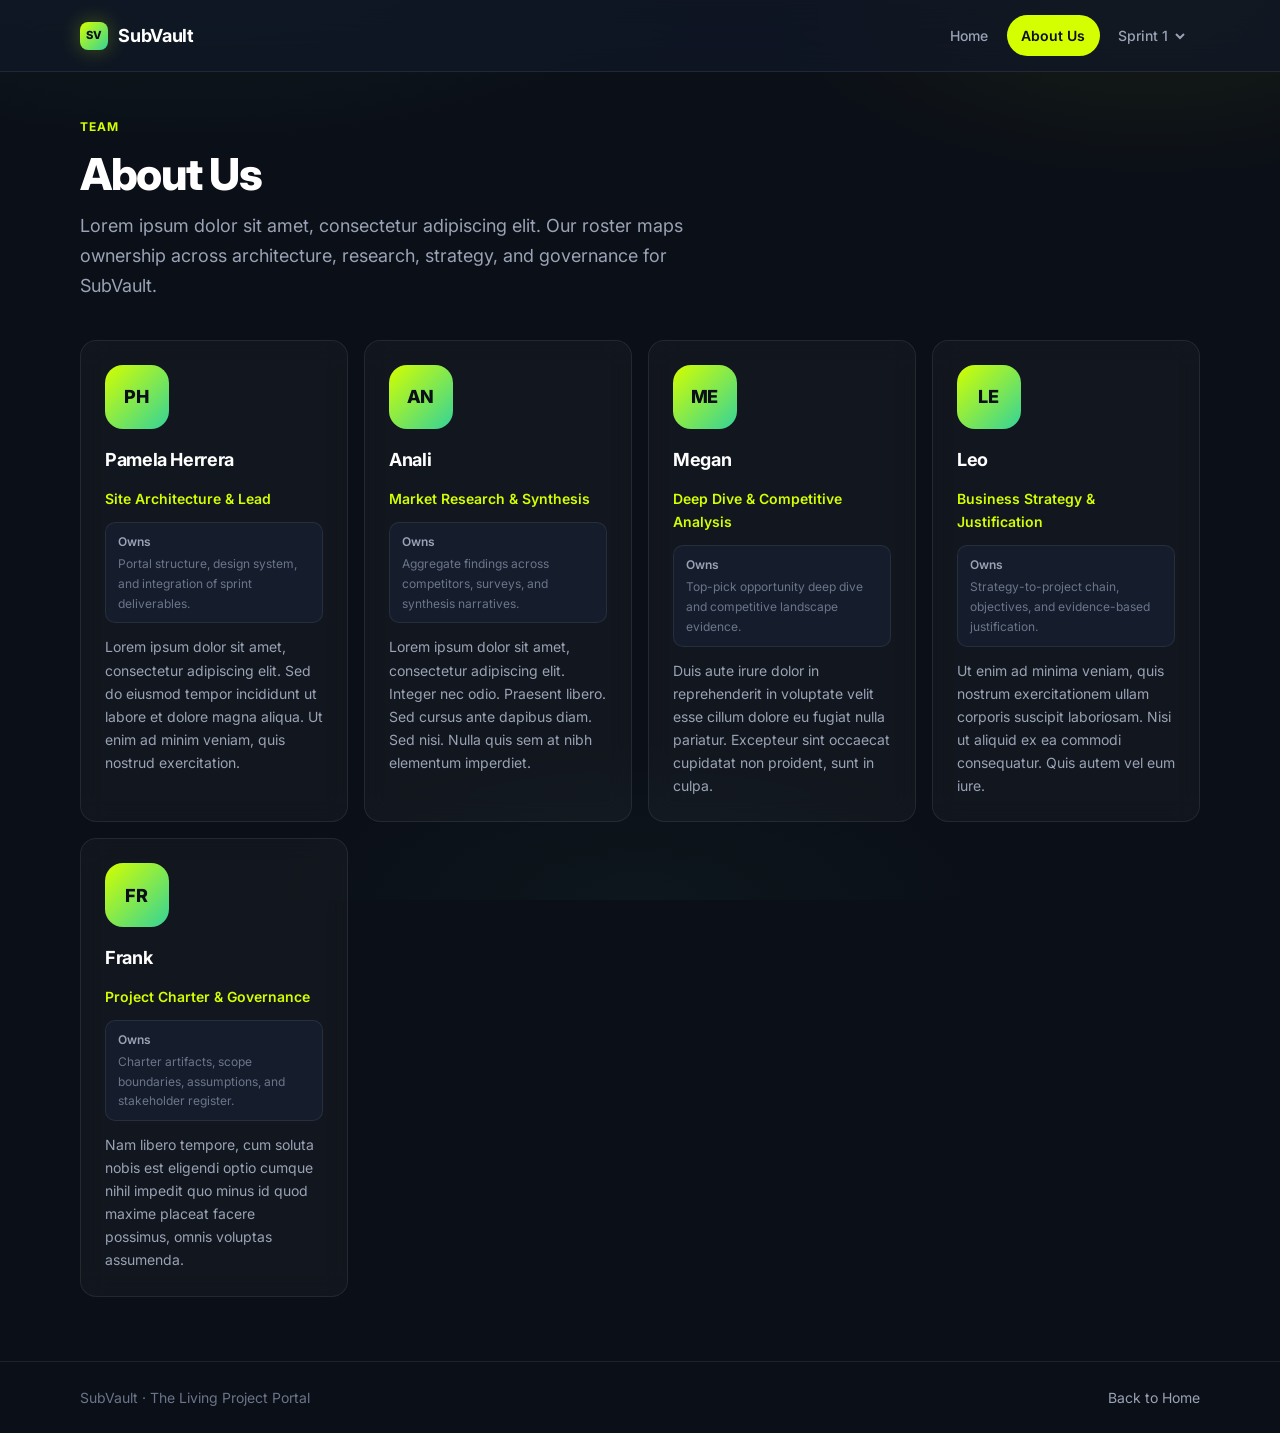
==== about.html @ c0faf994 "Add SubVault Living Project Portal foundation. Establish multi-page dark SaaS site structure with Sp" ====
<!DOCTYPE html>
<html lang="en">
<head>
  <meta charset="UTF-8" />
  <meta name="viewport" content="width=device-width, initial-scale=1.0" />
  <title>About Us — SubVault</title>
  <meta name="description" content="Meet the SubVault team — roles, ownership, and bios for the Living Project Portal." />
  <link rel="preconnect" href="https://fonts.googleapis.com" />
  <link rel="preconnect" href="https://fonts.gstatic.com" crossorigin />
  <link href="https://fonts.googleapis.com/css2?family=Inter:wght@400;500;600;700;800&display=swap" rel="stylesheet" />
  <link rel="stylesheet" href="assets/css/style.css" />
</head>
<body>
  <header class="site-header">
    <div class="container site-header__inner">
      <a class="brand" href="index.html">
        <span class="brand__mark" aria-hidden="true">SV</span>
        SubVault
      </a>
      <button type="button" class="nav-toggle" id="nav-toggle" aria-expanded="false" aria-controls="site-nav" aria-label="Open menu">
        <span class="nav-toggle__icon" aria-hidden="true"><span></span><span></span><span></span></span>
      </button>
      <nav class="site-nav" id="site-nav" aria-label="Primary">
        <a href="index.html">Home</a>
        <a href="about.html" aria-current="page">About Us</a>
        <div class="nav-dropdown" data-nav="sprint1">
          <button type="button" class="nav-dropdown__trigger" aria-expanded="false" aria-haspopup="true">
            Sprint 1
            <svg viewBox="0 0 12 12" fill="none" stroke="currentColor" stroke-width="2" aria-hidden="true"><path d="M2 4l4 4 4-4"/></svg>
          </button>
          <div class="nav-dropdown__menu" role="menu">
            <a href="sprint1/index.html" role="menuitem">Sprint 1 Hub</a>
            <a href="sprint1/market-research.html" role="menuitem">Market Research</a>
            <a href="sprint1/business-strategy.html" role="menuitem">Business Strategy</a>
            <a href="sprint1/project-charter.html" role="menuitem">Project Charter</a>
          </div>
        </div>
      </nav>
    </div>
  </header>

  <main class="container">
    <header class="page-header">
      <p class="page-kicker">Team</p>
      <h1 class="page-title">About Us</h1>
      <p class="page-intro">
        Lorem ipsum dolor sit amet, consectetur adipiscing elit. Our roster maps ownership across architecture,
        research, strategy, and governance for SubVault.
      </p>
    </header>

    <div class="team-grid">
      <article class="glass team-card">
        <div class="team-card__avatar" aria-hidden="true">PH</div>
        <h2 class="team-card__name">Pamela Herrera</h2>
        <p class="team-card__role">Site Architecture &amp; Lead</p>
        <p class="team-card__owns">
          <strong>Owns</strong>
          Portal structure, design system, and integration of sprint deliverables.
        </p>
        <p class="team-card__bio">
          Lorem ipsum dolor sit amet, consectetur adipiscing elit. Sed do eiusmod tempor incididunt ut labore et
          dolore magna aliqua. Ut enim ad minim veniam, quis nostrud exercitation.
        </p>
      </article>

      <article class="glass team-card">
        <div class="team-card__avatar" aria-hidden="true">AN</div>
        <h2 class="team-card__name">Anali</h2>
        <p class="team-card__role">Market Research &amp; Synthesis</p>
        <p class="team-card__owns">
          <strong>Owns</strong>
          Aggregate findings across competitors, surveys, and synthesis narratives.
        </p>
        <p class="team-card__bio">
          Lorem ipsum dolor sit amet, consectetur adipiscing elit. Integer nec odio. Praesent libero. Sed cursus
          ante dapibus diam. Sed nisi. Nulla quis sem at nibh elementum imperdiet.
        </p>
      </article>

      <article class="glass team-card">
        <div class="team-card__avatar" aria-hidden="true">ME</div>
        <h2 class="team-card__name">Megan</h2>
        <p class="team-card__role">Deep Dive &amp; Competitive Analysis</p>
        <p class="team-card__owns">
          <strong>Owns</strong>
          Top-pick opportunity deep dive and competitive landscape evidence.
        </p>
        <p class="team-card__bio">
          Duis aute irure dolor in reprehenderit in voluptate velit esse cillum dolore eu fugiat nulla pariatur.
          Excepteur sint occaecat cupidatat non proident, sunt in culpa.
        </p>
      </article>

      <article class="glass team-card">
        <div class="team-card__avatar" aria-hidden="true">LE</div>
        <h2 class="team-card__name">Leo</h2>
        <p class="team-card__role">Business Strategy &amp; Justification</p>
        <p class="team-card__owns">
          <strong>Owns</strong>
          Strategy-to-project chain, objectives, and evidence-based justification.
        </p>
        <p class="team-card__bio">
          Ut enim ad minima veniam, quis nostrum exercitationem ullam corporis suscipit laboriosam. Nisi ut
          aliquid ex ea commodi consequatur. Quis autem vel eum iure.
        </p>
      </article>

      <article class="glass team-card">
        <div class="team-card__avatar" aria-hidden="true">FR</div>
        <h2 class="team-card__name">Frank</h2>
        <p class="team-card__role">Project Charter &amp; Governance</p>
        <p class="team-card__owns">
          <strong>Owns</strong>
          Charter artifacts, scope boundaries, assumptions, and stakeholder register.
        </p>
        <p class="team-card__bio">
          Nam libero tempore, cum soluta nobis est eligendi optio cumque nihil impedit quo minus id quod maxime
          placeat facere possimus, omnis voluptas assumenda.
        </p>
      </article>
    </div>
  </main>

  <footer class="site-footer">
    <div class="container site-footer__inner">
      <span>SubVault · The Living Project Portal</span>
      <a href="index.html">Back to Home</a>
    </div>
  </footer>

  <script src="assets/js/main.js"></script>
</body>
</html>
---- assets/css/style.css ----
/* ============================================================
   The Living Project Portal — SubVault
   CS 4390/5388 · Software Project Management
   ============================================================ */

:root {
  /* Palette */
  --bg: #0b0f17;
  --bg-elevated: #111827;
  --bg-soft: #151c2c;
  --surface: rgba(255, 255, 255, 0.03);
  --surface-hover: rgba(255, 255, 255, 0.055);
  --glass: rgba(17, 24, 39, 0.72);
  --border: rgba(255, 255, 255, 0.08);
  --border-strong: rgba(255, 255, 255, 0.14);
  --text: #ffffff;
  --text-muted: #9aa3b5;
  --text-soft: #6b7589;
  --accent: #d4ff00;
  --accent-dim: rgba(212, 255, 0, 0.12);
  --accent-glow: rgba(212, 255, 0, 0.28);
  --emerald: #34d399;
  --emerald-dim: rgba(52, 211, 153, 0.12);
  --danger: #f87171;
  --warning: #fbbf24;

  /* Typography */
  --font: Inter, system-ui, -apple-system, BlinkMacSystemFont, "Segoe UI", sans-serif;
  --fs-xs: 0.75rem;
  --fs-sm: 0.875rem;
  --fs-base: 1rem;
  --fs-lg: 1.125rem;
  --fs-xl: 1.375rem;
  --fs-2xl: 1.75rem;
  --fs-3xl: clamp(2rem, 4vw, 2.75rem);
  --fs-hero: clamp(2.5rem, 6vw, 4rem);
  --lh-tight: 1.15;
  --lh-snug: 1.35;
  --lh-body: 1.65;

  /* Layout */
  --max: 1120px;
  --nav-h: 72px;
  --radius: 16px;
  --radius-sm: 10px;
  --radius-lg: 24px;
  --shadow: 0 8px 32px rgba(0, 0, 0, 0.35);
  --transition: 180ms ease;
  --ease-out: cubic-bezier(0.22, 1, 0.36, 1);
}

/* ---- Reset ---- */
*,
*::before,
*::after {
  box-sizing: border-box;
  margin: 0;
  padding: 0;
}

html {
  -webkit-text-size-adjust: 100%;
  scroll-behavior: smooth;
}

body {
  font-family: var(--font);
  font-size: var(--fs-base);
  line-height: var(--lh-body);
  color: var(--text);
  background:
    radial-gradient(ellipse 80% 50% at 15% -10%, rgba(52, 211, 153, 0.08), transparent 55%),
    radial-gradient(ellipse 60% 40% at 90% 0%, rgba(212, 255, 0, 0.06), transparent 50%),
    radial-gradient(ellipse 50% 30% at 50% 100%, rgba(52, 211, 153, 0.04), transparent 60%),
    var(--bg);
  background-attachment: fixed;
  min-height: 100dvh;
  display: flex;
  flex-direction: column;
}

img {
  max-width: 100%;
  display: block;
}

a {
  color: inherit;
  text-decoration: none;
}

ul,
ol {
  list-style: none;
}

button {
  font: inherit;
  color: inherit;
  background: none;
  border: none;
  cursor: pointer;
}

/* ---- Utilities ---- */
.container {
  width: min(100% - 2rem, var(--max));
  margin-inline: auto;
}

.sr-only {
  position: absolute;
  width: 1px;
  height: 1px;
  padding: 0;
  margin: -1px;
  overflow: hidden;
  clip: rect(0, 0, 0, 0);
  white-space: nowrap;
  border: 0;
}

/* ---- Header / Nav ---- */
.site-header {
  position: sticky;
  top: 0;
  z-index: 100;
  height: var(--nav-h);
  backdrop-filter: blur(18px) saturate(1.2);
  -webkit-backdrop-filter: blur(18px) saturate(1.2);
  background: var(--glass);
  border-bottom: 1px solid var(--border);
}

.site-header__inner {
  height: 100%;
  display: flex;
  align-items: center;
  justify-content: space-between;
  gap: 1rem;
}

.brand {
  display: inline-flex;
  align-items: center;
  gap: 0.65rem;
  font-weight: 700;
  font-size: var(--fs-lg);
  letter-spacing: -0.02em;
  transition: opacity var(--transition);
}

.brand:hover {
  opacity: 0.85;
}

.brand__mark {
  width: 28px;
  height: 28px;
  border-radius: 8px;
  background: linear-gradient(135deg, var(--accent), var(--emerald));
  box-shadow: 0 0 20px var(--accent-glow);
  display: grid;
  place-items: center;
  font-size: 0.7rem;
  font-weight: 800;
  color: #0b0f17;
}

.nav-toggle {
  display: none;
  width: 42px;
  height: 42px;
  border-radius: var(--radius-sm);
  border: 1px solid var(--border);
  background: var(--surface);
  align-items: center;
  justify-content: center;
  transition: background var(--transition), border-color var(--transition);
}

.nav-toggle:hover {
  background: var(--surface-hover);
  border-color: var(--border-strong);
}

.nav-toggle__icon {
  display: flex;
  flex-direction: column;
  gap: 5px;
  width: 18px;
}

.nav-toggle__icon span {
  display: block;
  height: 2px;
  width: 100%;
  background: var(--text);
  border-radius: 1px;
  transition: transform var(--transition), opacity var(--transition);
}

.nav-toggle[aria-expanded="true"] .nav-toggle__icon span:nth-child(1) {
  transform: translateY(7px) rotate(45deg);
}

.nav-toggle[aria-expanded="true"] .nav-toggle__icon span:nth-child(2) {
  opacity: 0;
}

.nav-toggle[aria-expanded="true"] .nav-toggle__icon span:nth-child(3) {
  transform: translateY(-7px) rotate(-45deg);
}

.site-nav {
  display: flex;
  align-items: center;
  gap: 0.25rem;
}

.site-nav > a,
.nav-dropdown__trigger {
  display: inline-flex;
  align-items: center;
  gap: 0.35rem;
  padding: 0.55rem 0.9rem;
  border-radius: 999px;
  font-size: var(--fs-sm);
  font-weight: 500;
  color: var(--text-muted);
  transition: color var(--transition), background var(--transition);
}

.site-nav > a:hover,
.nav-dropdown__trigger:hover {
  color: var(--text);
  background: var(--surface);
}

.site-nav > a.is-active,
.site-nav > a[aria-current="page"],
.nav-dropdown.is-active > .nav-dropdown__trigger {
  color: var(--bg);
  background: var(--accent);
  font-weight: 600;
}

.nav-dropdown {
  position: relative;
}

.nav-dropdown__trigger {
  width: 100%;
}

.nav-dropdown__trigger svg {
  width: 12px;
  height: 12px;
  transition: transform var(--transition);
}

.nav-dropdown.is-open > .nav-dropdown__trigger svg,
.nav-dropdown:hover > .nav-dropdown__trigger svg {
  transform: rotate(180deg);
}

.nav-dropdown__menu {
  position: absolute;
  top: calc(100% + 0.5rem);
  left: 0;
  min-width: 220px;
  padding: 0.5rem;
  border-radius: var(--radius);
  border: 1px solid var(--border-strong);
  background: var(--bg-elevated);
  box-shadow: var(--shadow);
  opacity: 0;
  visibility: hidden;
  transform: translateY(-6px);
  transition: opacity var(--transition), transform var(--transition), visibility var(--transition);
  z-index: 50;
}

.nav-dropdown.is-open > .nav-dropdown__menu,
.nav-dropdown:hover > .nav-dropdown__menu:not(.nav-dropdown--touch) {
  opacity: 1;
  visibility: visible;
  transform: translateY(0);
}

.nav-dropdown__menu a {
  display: block;
  padding: 0.65rem 0.85rem;
  border-radius: var(--radius-sm);
  font-size: var(--fs-sm);
  color: var(--text-muted);
  transition: background var(--transition), color var(--transition);
}

.nav-dropdown__menu a:hover,
.nav-dropdown__menu a.is-active,
.nav-dropdown__menu a[aria-current="page"] {
  background: var(--accent-dim);
  color: var(--accent);
}

/* ---- Main ---- */
main {
  flex: 1;
  padding-block: 2.5rem 4rem;
}

/* ---- Hero ---- */
.hero {
  padding-block: 3rem 2.5rem;
}

.hero__eyebrow {
  display: inline-flex;
  align-items: center;
  gap: 0.5rem;
  margin-bottom: 1.25rem;
  padding: 0.35rem 0.75rem;
  border-radius: 999px;
  border: 1px solid var(--border);
  background: var(--surface);
  font-size: var(--fs-xs);
  font-weight: 600;
  letter-spacing: 0.06em;
  text-transform: uppercase;
  color: var(--accent);
}

.hero__eyebrow::before {
  content: "";
  width: 6px;
  height: 6px;
  border-radius: 50%;
  background: var(--accent);
  box-shadow: 0 0 10px var(--accent-glow);
  animation: pulse 2s ease infinite;
}

@keyframes pulse {
  0%,
  100% {
    opacity: 1;
  }
  50% {
    opacity: 0.4;
  }
}

.hero__title {
  font-size: var(--fs-hero);
  font-weight: 800;
  letter-spacing: -0.04em;
  line-height: var(--lh-tight);
  margin-bottom: 1rem;
  max-width: 14ch;
}

.hero__title span {
  background: linear-gradient(135deg, var(--accent), var(--emerald));
  -webkit-background-clip: text;
  background-clip: text;
  color: transparent;
}

.hero__lede {
  font-size: var(--fs-lg);
  color: var(--text-muted);
  max-width: 42ch;
  margin-bottom: 2rem;
  line-height: var(--lh-snug);
}

.hero__actions {
  display: flex;
  flex-wrap: wrap;
  gap: 0.75rem;
}

/* ---- Buttons ---- */
.btn {
  display: inline-flex;
  align-items: center;
  justify-content: center;
  gap: 0.5rem;
  padding: 0.75rem 1.25rem;
  border-radius: 999px;
  font-size: var(--fs-sm);
  font-weight: 600;
  border: 1px solid transparent;
  transition: transform var(--transition), background var(--transition), border-color var(--transition),
    box-shadow var(--transition), color var(--transition);
}

.btn:hover {
  transform: translateY(-1px);
}

.btn:active {
  transform: translateY(0);
}

.btn--primary {
  background: var(--accent);
  color: var(--bg);
  box-shadow: 0 0 24px var(--accent-glow);
}

.btn--primary:hover {
  box-shadow: 0 0 32px var(--accent-glow);
}

.btn--ghost {
  background: var(--surface);
  border-color: var(--border);
  color: var(--text);
}

.btn--ghost:hover {
  background: var(--surface-hover);
  border-color: var(--border-strong);
}

.btn--sm {
  padding: 0.5rem 0.9rem;
  font-size: var(--fs-xs);
}

/* ---- Page chrome ---- */
.page-header {
  margin-bottom: 2.5rem;
}

.page-kicker {
  display: inline-block;
  margin-bottom: 0.75rem;
  font-size: var(--fs-xs);
  font-weight: 700;
  letter-spacing: 0.08em;
  text-transform: uppercase;
  color: var(--accent);
}

.page-title {
  font-size: var(--fs-3xl);
  font-weight: 800;
  letter-spacing: -0.03em;
  line-height: var(--lh-tight);
  margin-bottom: 0.75rem;
}

.page-intro {
  font-size: var(--fs-lg);
  color: var(--text-muted);
  max-width: 56ch;
}

.section {
  margin-bottom: 3rem;
}

.section__header {
  display: flex;
  flex-wrap: wrap;
  align-items: flex-end;
  justify-content: space-between;
  gap: 1rem;
  margin-bottom: 1.25rem;
}

.section__title {
  font-size: var(--fs-xl);
  font-weight: 700;
  letter-spacing: -0.02em;
}

.section__desc {
  color: var(--text-muted);
  font-size: var(--fs-sm);
  max-width: 48ch;
}

/* ---- Glass / Cards ---- */
.glass,
.card {
  background: var(--surface);
  border: 1px solid var(--border);
  border-radius: var(--radius);
  backdrop-filter: blur(12px);
  -webkit-backdrop-filter: blur(12px);
  transition: border-color var(--transition), background var(--transition), transform var(--transition),
    box-shadow var(--transition);
}

.card:hover {
  border-color: var(--border-strong);
  background: var(--surface-hover);
}

.card--interactive:hover {
  transform: translateY(-2px);
  box-shadow: 0 12px 40px rgba(0, 0, 0, 0.25);
}

.card--accent {
  border-color: rgba(212, 255, 0, 0.25);
  background: linear-gradient(145deg, var(--accent-dim), var(--surface));
}

.card--link {
  display: block;
  height: 100%;
  padding: 1.5rem;
  color: inherit;
}

.card__label {
  font-size: var(--fs-xs);
  font-weight: 700;
  letter-spacing: 0.06em;
  text-transform: uppercase;
  color: var(--accent);
  margin-bottom: 0.5rem;
}

.card__title {
  font-size: var(--fs-lg);
  font-weight: 700;
  letter-spacing: -0.02em;
  margin-bottom: 0.5rem;
}

.card__body {
  font-size: var(--fs-sm);
  color: var(--text-muted);
}

.card__meta {
  margin-top: 1rem;
  font-size: var(--fs-xs);
  color: var(--text-soft);
}

/* ---- Bento grid ---- */
.bento {
  display: grid;
  gap: 1rem;
  grid-template-columns: repeat(12, 1fr);
}

.bento__item {
  padding: 1.5rem;
  grid-column: span 4;
}

.bento__item--wide {
  grid-column: span 8;
}

.bento__item--full {
  grid-column: span 12;
}

.bento__item--tall {
  min-height: 180px;
}

.metric__value {
  font-size: var(--fs-2xl);
  font-weight: 800;
  letter-spacing: -0.03em;
  margin-block: 0.35rem 0.5rem;
}

.metric__value--accent {
  color: var(--accent);
}

.metric__hint {
  font-size: var(--fs-sm);
  color: var(--text-muted);
}

.status-pill {
  display: inline-flex;
  align-items: center;
  gap: 0.4rem;
  padding: 0.3rem 0.7rem;
  border-radius: 999px;
  font-size: var(--fs-xs);
  font-weight: 600;
  background: var(--emerald-dim);
  color: var(--emerald);
  border: 1px solid rgba(52, 211, 153, 0.25);
}

.status-pill::before {
  content: "";
  width: 6px;
  height: 6px;
  border-radius: 50%;
  background: currentColor;
}

.status-pill--warn {
  background: rgba(251, 191, 36, 0.12);
  color: var(--warning);
  border-color: rgba(251, 191, 36, 0.25);
}

.quick-links {
  display: flex;
  flex-wrap: wrap;
  gap: 0.5rem;
  margin-top: 1rem;
}

.chip {
  display: inline-flex;
  align-items: center;
  padding: 0.4rem 0.75rem;
  border-radius: 999px;
  font-size: var(--fs-xs);
  font-weight: 600;
  border: 1px solid var(--border);
  background: var(--bg-soft);
  color: var(--text-muted);
  transition: border-color var(--transition), color var(--transition), background var(--transition);
}

.chip:hover {
  border-color: var(--accent);
  color: var(--accent);
  background: var(--accent-dim);
}

/* ---- Team grid ---- */
.team-grid {
  display: grid;
  gap: 1rem;
  grid-template-columns: repeat(auto-fill, minmax(260px, 1fr));
}

.team-card {
  padding: 1.5rem;
  display: flex;
  flex-direction: column;
  gap: 0.75rem;
  height: 100%;
}

.team-card__avatar {
  width: 64px;
  height: 64px;
  border-radius: 18px;
  display: grid;
  place-items: center;
  font-weight: 800;
  font-size: var(--fs-lg);
  letter-spacing: -0.02em;
  color: var(--bg);
  background: linear-gradient(135deg, var(--accent), var(--emerald));
  margin-bottom: 0.25rem;
}

.team-card__name {
  font-size: var(--fs-lg);
  font-weight: 700;
  letter-spacing: -0.02em;
}

.team-card__role {
  font-size: var(--fs-sm);
  font-weight: 600;
  color: var(--accent);
}

.team-card__owns {
  font-size: var(--fs-xs);
  color: var(--text-soft);
  padding: 0.55rem 0.75rem;
  border-radius: var(--radius-sm);
  background: var(--bg-soft);
  border: 1px solid var(--border);
}

.team-card__owns strong {
  display: block;
  color: var(--text-muted);
  font-weight: 600;
  margin-bottom: 0.15rem;
}

.team-card__bio {
  font-size: var(--fs-sm);
  color: var(--text-muted);
  flex: 1;
}

/* ---- Content sections ---- */
.content-block {
  padding: 1.75rem;
  margin-bottom: 1rem;
}

.content-block h3 {
  font-size: var(--fs-lg);
  font-weight: 700;
  letter-spacing: -0.02em;
  margin-bottom: 0.75rem;
}

.content-block p,
.content-block li {
  color: var(--text-muted);
  font-size: var(--fs-sm);
}

.content-block p + p {
  margin-top: 0.75rem;
}

.content-block ul,
.content-block ol {
  padding-left: 1.1rem;
  list-style: disc;
}

.content-block ol {
  list-style: decimal;
}

.content-block li + li {
  margin-top: 0.4rem;
}

/* ---- Strategy chain ---- */
.strategy-chain {
  display: grid;
  gap: 1rem;
}

.strategy-step {
  position: relative;
  padding: 1.5rem 1.5rem 1.5rem 4.5rem;
  counter-increment: strategy;
}

.strategy-step::before {
  content: counter(strategy, decimal-leading-zero);
  position: absolute;
  left: 1.25rem;
  top: 1.5rem;
  font-size: var(--fs-xl);
  font-weight: 800;
  letter-spacing: -0.03em;
  color: var(--accent);
  opacity: 0.9;
}

.strategy-chain {
  counter-reset: strategy;
}

.strategy-step h3 {
  font-size: var(--fs-lg);
  font-weight: 700;
  margin-bottom: 0.5rem;
}

.strategy-step p {
  font-size: var(--fs-sm);
  color: var(--text-muted);
}

.strategy-step__meta {
  display: flex;
  flex-wrap: wrap;
  gap: 0.5rem;
  margin-top: 1rem;
}

.tag {
  display: inline-flex;
  padding: 0.25rem 0.6rem;
  border-radius: 6px;
  font-size: var(--fs-xs);
  font-weight: 600;
  background: var(--bg-soft);
  border: 1px solid var(--border);
  color: var(--text-muted);
}

.tag--accent {
  background: var(--accent-dim);
  border-color: rgba(212, 255, 0, 0.3);
  color: var(--accent);
}

.scope-grid {
  display: grid;
  gap: 1rem;
  grid-template-columns: repeat(auto-fit, minmax(240px, 1fr));
  margin-top: 1rem;
}

.scope-panel {
  padding: 1.25rem;
  border-radius: var(--radius-sm);
  background: var(--bg-soft);
  border: 1px solid var(--border);
}

.scope-panel h4 {
  font-size: var(--fs-sm);
  font-weight: 700;
  margin-bottom: 0.75rem;
}

.scope-panel--in h4 {
  color: var(--emerald);
}

.scope-panel--out h4 {
  color: var(--danger);
}

.scope-panel--deferred h4 {
  color: var(--warning);
}

.scope-panel ul {
  list-style: disc;
  padding-left: 1.1rem;
}

.scope-panel li {
  font-size: var(--fs-sm);
  color: var(--text-muted);
}

.scope-panel li + li {
  margin-top: 0.35rem;
}

/* ---- Charter ---- */
.charter-grid {
  display: grid;
  gap: 1rem;
  grid-template-columns: repeat(12, 1fr);
}

.charter-card {
  padding: 1.5rem;
  grid-column: span 6;
}

.charter-card--full {
  grid-column: span 12;
}

.charter-card--pdf {
  grid-column: span 12;
  display: flex;
  flex-wrap: wrap;
  align-items: center;
  justify-content: space-between;
  gap: 1.25rem;
  padding: 1.75rem;
  border-color: rgba(212, 255, 0, 0.28);
  background: linear-gradient(120deg, var(--accent-dim), var(--surface) 55%);
}

.charter-card h3 {
  font-size: var(--fs-base);
  font-weight: 700;
  margin-bottom: 0.75rem;
}

.charter-card p,
.charter-card li {
  font-size: var(--fs-sm);
  color: var(--text-muted);
}

.charter-card ul {
  list-style: disc;
  padding-left: 1.1rem;
}

.charter-card li + li {
  margin-top: 0.35rem;
}

.stakeholder-table {
  width: 100%;
  border-collapse: collapse;
  font-size: var(--fs-sm);
}

.stakeholder-table th,
.stakeholder-table td {
  text-align: left;
  padding: 0.75rem 0.85rem;
  border-bottom: 1px solid var(--border);
}

.stakeholder-table th {
  color: var(--text-soft);
  font-weight: 600;
  font-size: var(--fs-xs);
  text-transform: uppercase;
  letter-spacing: 0.05em;
}

.stakeholder-table td {
  color: var(--text-muted);
}

.stakeholder-table tbody tr:hover td {
  background: var(--surface);
  color: var(--text);
}

/* ---- PDF / Docs ---- */
.doc-grid {
  display: grid;
  gap: 1rem;
  grid-template-columns: repeat(auto-fill, minmax(240px, 1fr));
}

.doc-card {
  padding: 1.35rem;
  display: flex;
  flex-direction: column;
  gap: 0.75rem;
}

.doc-card__icon {
  width: 40px;
  height: 40px;
  border-radius: 10px;
  display: grid;
  place-items: center;
  background: var(--accent-dim);
  color: var(--accent);
  font-size: var(--fs-xs);
  font-weight: 800;
}

.doc-card__actions {
  display: flex;
  flex-wrap: wrap;
  gap: 0.5rem;
  margin-top: auto;
  padding-top: 0.5rem;
}

/* ---- Modal ---- */
.modal {
  position: fixed;
  inset: 0;
  z-index: 200;
  display: grid;
  place-items: center;
  padding: 1rem;
  opacity: 0;
  visibility: hidden;
  transition: opacity 200ms ease, visibility 200ms ease;
}

.modal.is-open {
  opacity: 1;
  visibility: visible;
}

.modal__backdrop {
  position: absolute;
  inset: 0;
  background: rgba(5, 8, 14, 0.78);
  backdrop-filter: blur(6px);
}

.modal__dialog {
  position: relative;
  width: min(100%, 920px);
  max-height: min(90dvh, 840px);
  display: flex;
  flex-direction: column;
  background: var(--bg-elevated);
  border: 1px solid var(--border-strong);
  border-radius: var(--radius-lg);
  box-shadow: var(--shadow);
  overflow: hidden;
  transform: translateY(12px) scale(0.98);
  transition: transform 220ms var(--ease-out);
}

.modal.is-open .modal__dialog {
  transform: translateY(0) scale(1);
}

.modal__header {
  display: flex;
  align-items: center;
  justify-content: space-between;
  gap: 1rem;
  padding: 1rem 1.25rem;
  border-bottom: 1px solid var(--border);
}

.modal__title {
  font-size: var(--fs-base);
  font-weight: 700;
}

.modal__close {
  width: 36px;
  height: 36px;
  border-radius: 8px;
  border: 1px solid var(--border);
  display: grid;
  place-items: center;
  color: var(--text-muted);
  transition: background var(--transition), color var(--transition);
}

.modal__close:hover {
  background: var(--surface);
  color: var(--text);
}

.modal__body {
  flex: 1;
  min-height: 420px;
  background: #000;
}

.modal__body iframe {
  width: 100%;
  height: 100%;
  min-height: 420px;
  border: 0;
}

.modal__footer {
  display: flex;
  flex-wrap: wrap;
  gap: 0.75rem;
  justify-content: flex-end;
  padding: 1rem 1.25rem;
  border-top: 1px solid var(--border);
}

body.modal-open {
  overflow: hidden;
}

/* ---- Timeline ---- */
.timeline {
  display: grid;
  gap: 0;
  border-left: 1px solid var(--border);
  margin-left: 0.75rem;
  padding-left: 1.5rem;
}

.timeline__item {
  position: relative;
  padding-bottom: 1.5rem;
}

.timeline__item::before {
  content: "";
  position: absolute;
  left: -1.75rem;
  top: 0.35rem;
  width: 10px;
  height: 10px;
  border-radius: 50%;
  background: var(--accent);
  box-shadow: 0 0 0 4px var(--accent-dim);
}

.timeline__date {
  font-size: var(--fs-xs);
  font-weight: 700;
  color: var(--accent);
  letter-spacing: 0.04em;
  text-transform: uppercase;
  margin-bottom: 0.25rem;
}

.timeline__title {
  font-weight: 700;
  margin-bottom: 0.25rem;
}

.timeline__body {
  font-size: var(--fs-sm);
  color: var(--text-muted);
}

/* ---- Footer ---- */
.site-footer {
  border-top: 1px solid var(--border);
  padding: 1.5rem 0;
  margin-top: auto;
}

.site-footer__inner {
  display: flex;
  flex-wrap: wrap;
  align-items: center;
  justify-content: space-between;
  gap: 0.75rem;
  font-size: var(--fs-sm);
  color: var(--text-soft);
}

.site-footer a {
  color: var(--text-muted);
  transition: color var(--transition);
}

.site-footer a:hover {
  color: var(--accent);
}

/* ---- Responsive ---- */
@media (max-width: 900px) {
  .bento__item,
  .bento__item--wide {
    grid-column: span 6;
  }

  .charter-card {
    grid-column: span 12;
  }
}

@media (max-width: 768px) {
  .nav-toggle {
    display: inline-flex;
  }

  .site-nav {
    position: fixed;
    inset: var(--nav-h) 0 auto 0;
    flex-direction: column;
    align-items: stretch;
    gap: 0.25rem;
    padding: 1rem;
    background: var(--bg-elevated);
    border-bottom: 1px solid var(--border);
    box-shadow: var(--shadow);
    opacity: 0;
    visibility: hidden;
    transform: translateY(-8px);
    transition: opacity var(--transition), transform var(--transition), visibility var(--transition);
    max-height: calc(100dvh - var(--nav-h));
    overflow-y: auto;
  }

  .site-nav.is-open {
    opacity: 1;
    visibility: visible;
    transform: translateY(0);
  }

  .site-nav > a,
  .nav-dropdown__trigger {
    border-radius: var(--radius-sm);
    padding: 0.85rem 1rem;
  }

  .nav-dropdown__menu {
    position: static;
    opacity: 1;
    visibility: visible;
    transform: none;
    display: none;
    box-shadow: none;
    border: 1px solid var(--border);
    margin: 0.25rem 0 0.5rem;
    background: var(--bg-soft);
  }

  .nav-dropdown.is-open > .nav-dropdown__menu {
    display: block;
  }

  .bento__item,
  .bento__item--wide,
  .bento__item--full {
    grid-column: span 12;
  }

  .hero {
    padding-block: 2rem;
  }

  .strategy-step {
    padding-left: 1.5rem;
    padding-top: 3.25rem;
  }

  .strategy-step::before {
    left: 1.25rem;
    top: 1.25rem;
  }

  .charter-card--pdf {
    flex-direction: column;
    align-items: flex-start;
  }

  .modal__body,
  .modal__body iframe {
    min-height: 280px;
  }
}

@media (prefers-reduced-motion: reduce) {
  *,
  *::before,
  *::after {
    animation-duration: 0.01ms !important;
    animation-iteration-count: 1 !important;
    transition-duration: 0.01ms !important;
  }
}
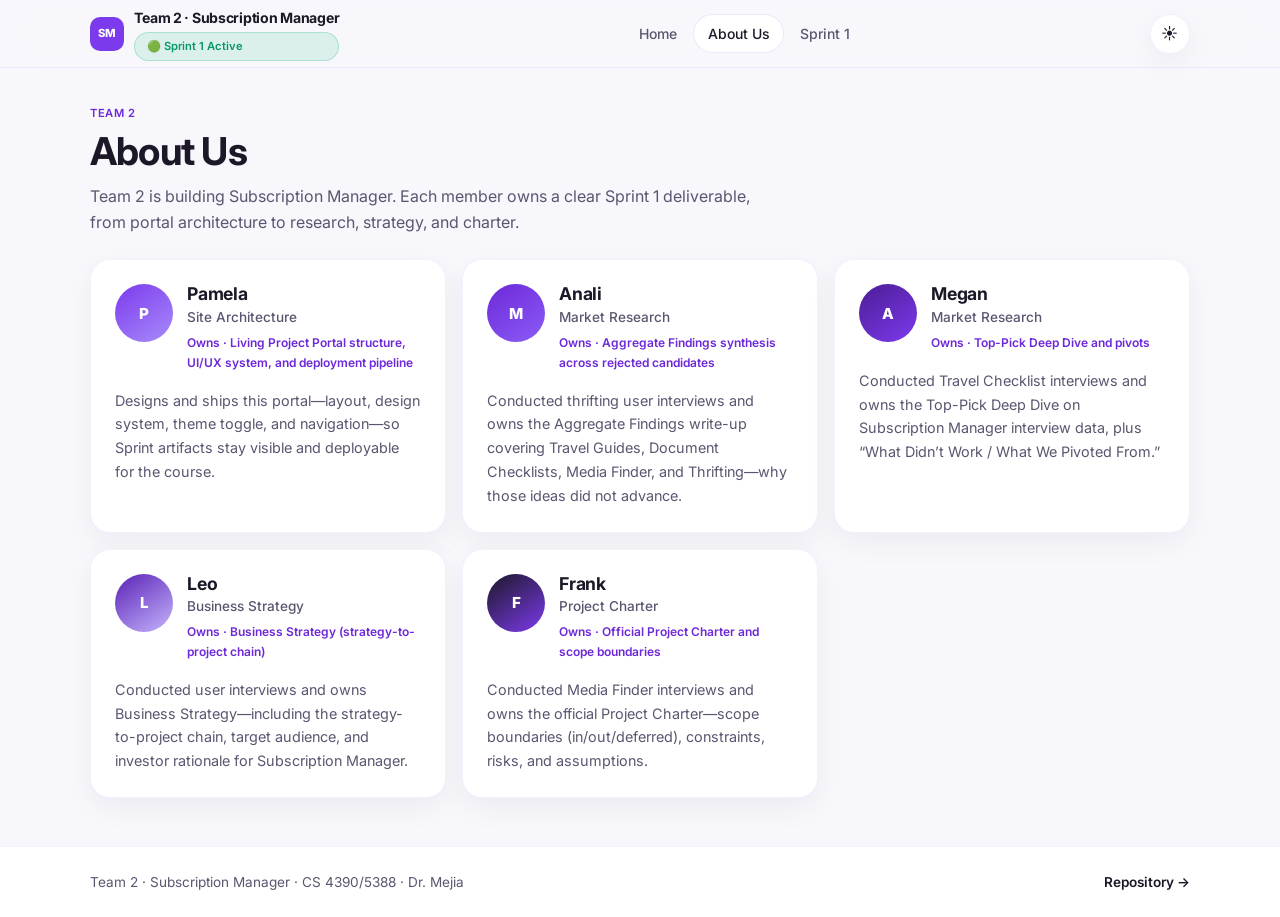
==== commit db3db74c: "updated files" ====
--- a/about.html
+++ b/about.html
@@ -3,8 +3,20 @@
 <head>
   <meta charset="UTF-8" />
   <meta name="viewport" content="width=device-width, initial-scale=1.0" />
-  <title>About Us — SubVault</title>
-  <meta name="description" content="Meet the SubVault team — roles, ownership, and bios for the Living Project Portal." />
+  <title>About Us — Team 2 · Subscription Manager</title>
+  <script>
+    (function () {
+      try {
+        var t = localStorage.getItem("subease-portal-theme");
+        if (t !== "light" && t !== "dark") {
+          t = window.matchMedia("(prefers-color-scheme: dark)").matches ? "dark" : "light";
+        }
+        document.documentElement.setAttribute("data-theme", t);
+      } catch (e) {
+        document.documentElement.setAttribute("data-theme", "light");
+      }
+    })();
+  </script>
   <link rel="preconnect" href="https://fonts.googleapis.com" />
   <link rel="preconnect" href="https://fonts.gstatic.com" crossorigin />
   <link href="https://fonts.googleapis.com/css2?family=Inter:wght@400;500;600;700;800&display=swap" rel="stylesheet" />
@@ -14,121 +26,119 @@
   <header class="site-header">
     <div class="container site-header__inner">
       <a class="brand" href="index.html">
-        <span class="brand__mark" aria-hidden="true">SV</span>
-        SubVault
+        <span class="brand__mark" aria-hidden="true">SM</span>
+        <span class="brand__text">
+          <span class="brand__name">Team 2 · Subscription Manager</span>
+          <span class="pill">🟢 Sprint 1 Active</span>
+        </span>
       </a>
       <button type="button" class="nav-toggle" id="nav-toggle" aria-expanded="false" aria-controls="site-nav" aria-label="Open menu">
-        <span class="nav-toggle__icon" aria-hidden="true"><span></span><span></span><span></span></span>
+        <span class="nav-toggle__bars" aria-hidden="true"><span></span><span></span><span></span></span>
       </button>
       <nav class="site-nav" id="site-nav" aria-label="Primary">
         <a href="index.html">Home</a>
-        <a href="about.html" aria-current="page">About Us</a>
-        <div class="nav-dropdown" data-nav="sprint1">
-          <button type="button" class="nav-dropdown__trigger" aria-expanded="false" aria-haspopup="true">
-            Sprint 1
-            <svg viewBox="0 0 12 12" fill="none" stroke="currentColor" stroke-width="2" aria-hidden="true"><path d="M2 4l4 4 4-4"/></svg>
-          </button>
-          <div class="nav-dropdown__menu" role="menu">
-            <a href="sprint1/index.html" role="menuitem">Sprint 1 Hub</a>
-            <a href="sprint1/market-research.html" role="menuitem">Market Research</a>
-            <a href="sprint1/business-strategy.html" role="menuitem">Business Strategy</a>
-            <a href="sprint1/project-charter.html" role="menuitem">Project Charter</a>
-          </div>
-        </div>
+        <a href="about.html">About Us</a>
+        <a href="sprint1.html">Sprint 1</a>
       </nav>
+      <div class="header-actions">
+        <button type="button" class="theme-toggle" id="theme-toggle" aria-label="Switch to dark mode">
+          <span data-icon="sun" aria-hidden="true">☀️</span>
+          <span data-icon="moon" aria-hidden="true">🌙</span>
+        </button>
+      </div>
     </div>
   </header>
 
-  <main class="container">
-    <header class="page-header">
-      <p class="page-kicker">Team</p>
-      <h1 class="page-title">About Us</h1>
-      <p class="page-intro">
-        Lorem ipsum dolor sit amet, consectetur adipiscing elit. Our roster maps ownership across architecture,
-        research, strategy, and governance for SubVault.
+  <main>
+    <section class="page-hero container">
+      <p class="section__eyebrow">Team 2</p>
+      <h1>About Us</h1>
+      <p>
+        Team 2 is building Subscription Manager. Each member owns a clear Sprint 1 deliverable, from portal architecture to research, strategy, and charter.
       </p>
-    </header>
+    </section>
 
-    <div class="team-grid">
-      <article class="glass team-card">
-        <div class="team-card__avatar" aria-hidden="true">PH</div>
-        <h2 class="team-card__name">Pamela Herrera</h2>
-        <p class="team-card__role">Site Architecture &amp; Lead</p>
-        <p class="team-card__owns">
-          <strong>Owns</strong>
-          Portal structure, design system, and integration of sprint deliverables.
-        </p>
-        <p class="team-card__bio">
-          Lorem ipsum dolor sit amet, consectetur adipiscing elit. Sed do eiusmod tempor incididunt ut labore et
-          dolore magna aliqua. Ut enim ad minim veniam, quis nostrud exercitation.
-        </p>
-      </article>
+    <section class="section container" style="padding-top: 0.5rem;">
+      <div class="team-grid">
+        <article class="card team-card">
+          <div class="team-card__header">
+            <div class="avatar avatar--1" aria-hidden="true">P</div>
+            <div>
+              <h2 class="team-card__name">Pamela</h2>
+              <p class="team-card__role">Site Architecture</p>
+              <p class="team-card__owns">Owns · Living Project Portal structure, UI/UX system, and deployment pipeline</p>
+            </div>
+          </div>
+          <p class="team-card__bio">
+            Designs and ships this portal—layout, design system, theme toggle, and navigation—so Sprint artifacts stay visible and deployable for the course.
+          </p>
+        </article>
 
-      <article class="glass team-card">
-        <div class="team-card__avatar" aria-hidden="true">AN</div>
-        <h2 class="team-card__name">Anali</h2>
-        <p class="team-card__role">Market Research &amp; Synthesis</p>
-        <p class="team-card__owns">
-          <strong>Owns</strong>
-          Aggregate findings across competitors, surveys, and synthesis narratives.
-        </p>
-        <p class="team-card__bio">
-          Lorem ipsum dolor sit amet, consectetur adipiscing elit. Integer nec odio. Praesent libero. Sed cursus
-          ante dapibus diam. Sed nisi. Nulla quis sem at nibh elementum imperdiet.
-        </p>
-      </article>
+        <article class="card team-card">
+          <div class="team-card__header">
+            <div class="avatar avatar--2" aria-hidden="true">M</div>
+            <div>
+              <h2 class="team-card__name">Anali</h2>
+              <p class="team-card__role">Market Research</p>
+              <p class="team-card__owns">Owns · Aggregate Findings synthesis across rejected candidates</p>
+            </div>
+          </div>
+          <p class="team-card__bio">
+            Conducted thrifting user interviews and owns the Aggregate Findings write-up covering Travel Guides, Document Checklists, Media Finder, and Thrifting—why those ideas did not advance.
+          </p>
+        </article>
 
-      <article class="glass team-card">
-        <div class="team-card__avatar" aria-hidden="true">ME</div>
-        <h2 class="team-card__name">Megan</h2>
-        <p class="team-card__role">Deep Dive &amp; Competitive Analysis</p>
-        <p class="team-card__owns">
-          <strong>Owns</strong>
-          Top-pick opportunity deep dive and competitive landscape evidence.
-        </p>
-        <p class="team-card__bio">
-          Duis aute irure dolor in reprehenderit in voluptate velit esse cillum dolore eu fugiat nulla pariatur.
-          Excepteur sint occaecat cupidatat non proident, sunt in culpa.
-        </p>
-      </article>
+        <article class="card team-card">
+          <div class="team-card__header">
+            <div class="avatar avatar--3" aria-hidden="true">A</div>
+            <div>
+              <h2 class="team-card__name">Megan</h2>
+              <p class="team-card__role">Market Research</p>
+              <p class="team-card__owns">Owns · Top-Pick Deep Dive and pivots</p>
+            </div>
+          </div>
+          <p class="team-card__bio">
+            Conducted Travel Checklist interviews and owns the Top-Pick Deep Dive on Subscription Manager interview data, plus “What Didn’t Work / What We Pivoted From.”
+          </p>
+        </article>
 
-      <article class="glass team-card">
-        <div class="team-card__avatar" aria-hidden="true">LE</div>
-        <h2 class="team-card__name">Leo</h2>
-        <p class="team-card__role">Business Strategy &amp; Justification</p>
-        <p class="team-card__owns">
-          <strong>Owns</strong>
-          Strategy-to-project chain, objectives, and evidence-based justification.
-        </p>
-        <p class="team-card__bio">
-          Ut enim ad minima veniam, quis nostrum exercitationem ullam corporis suscipit laboriosam. Nisi ut
-          aliquid ex ea commodi consequatur. Quis autem vel eum iure.
-        </p>
-      </article>
+        <article class="card team-card">
+          <div class="team-card__header">
+            <div class="avatar avatar--4" aria-hidden="true">L</div>
+            <div>
+              <h2 class="team-card__name">Leo</h2>
+              <p class="team-card__role">Business Strategy</p>
+              <p class="team-card__owns">Owns · Business Strategy (strategy-to-project chain)</p>
+            </div>
+          </div>
+          <p class="team-card__bio">
+            Conducted user interviews and owns Business Strategy—including the strategy-to-project chain, target audience, and investor rationale for Subscription Manager.
+          </p>
+        </article>
 
-      <article class="glass team-card">
-        <div class="team-card__avatar" aria-hidden="true">FR</div>
-        <h2 class="team-card__name">Frank</h2>
-        <p class="team-card__role">Project Charter &amp; Governance</p>
-        <p class="team-card__owns">
-          <strong>Owns</strong>
-          Charter artifacts, scope boundaries, assumptions, and stakeholder register.
-        </p>
-        <p class="team-card__bio">
-          Nam libero tempore, cum soluta nobis est eligendi optio cumque nihil impedit quo minus id quod maxime
-          placeat facere possimus, omnis voluptas assumenda.
-        </p>
-      </article>
-    </div>
+        <article class="card team-card">
+          <div class="team-card__header">
+            <div class="avatar avatar--5" aria-hidden="true">F</div>
+            <div>
+              <h2 class="team-card__name">Frank</h2>
+              <p class="team-card__role">Project Charter</p>
+              <p class="team-card__owns">Owns · Official Project Charter and scope boundaries</p>
+            </div>
+          </div>
+          <p class="team-card__bio">
+            Conducted Media Finder interviews and owns the official Project Charter—scope boundaries (in/out/deferred), constraints, risks, and assumptions.
+          </p>
+        </article>
+      </div>
+    </section>
   </main>
 
   <footer class="site-footer">
     <div class="container site-footer__inner">
-      <span>SubVault · The Living Project Portal</span>
-      <a href="index.html">Back to Home</a>
+      <span>Team 2 · Subscription Manager · CS 4390/5388 · Dr. Mejia</span>
+      <a href="https://github.com/" target="_blank" rel="noopener noreferrer">Repository →</a>
     </div>
   </footer>
-
   <script src="assets/js/main.js"></script>
 </body>
 </html>
--- a/assets/css/style.css
+++ b/assets/css/style.css
@@ -1,1236 +1,320 @@
 /* ============================================================
-   The Living Project Portal — SubVault
-   CS 4390/5388 · Software Project Management
+   The Living Project Portal — Team 2 · Subscription Manager
+   Lavender / violet system · emerald & amber status only
    ============================================================ */
 
 :root {
-  /* Palette */
-  --bg: #0b0f17;
-  --bg-elevated: #111827;
-  --bg-soft: #151c2c;
-  --surface: rgba(255, 255, 255, 0.03);
-  --surface-hover: rgba(255, 255, 255, 0.055);
-  --glass: rgba(17, 24, 39, 0.72);
-  --border: rgba(255, 255, 255, 0.08);
-  --border-strong: rgba(255, 255, 255, 0.14);
-  --text: #ffffff;
-  --text-muted: #9aa3b5;
-  --text-soft: #6b7589;
-  --accent: #d4ff00;
-  --accent-dim: rgba(212, 255, 0, 0.12);
-  --accent-glow: rgba(212, 255, 0, 0.28);
-  --emerald: #34d399;
-  --emerald-dim: rgba(52, 211, 153, 0.12);
-  --danger: #f87171;
-  --warning: #fbbf24;
-
-  /* Typography */
+  --bg: #f8f7fc;
+  --card: #ffffff;
+  --text: #1c1827;
+  --muted: #5b5670;
+  --soft: #8a849c;
+  --accent: #7c3aed;
+  --accent-soft-btn: #8b5cf6;
+  --accent-deep: #6d28d9;
+  --accent-wash: #ede9fe;
+  --accent-soft: rgba(124, 58, 237, 0.1);
+  --border: rgba(124, 58, 237, 0.08);
+  --border-strong: rgba(124, 58, 237, 0.18);
+  --shadow: 0 10px 30px rgba(28, 24, 39, 0.05);
+  --shadow-hover: 0 14px 36px rgba(28, 24, 39, 0.08);
+  --nav: rgba(248, 247, 252, 0.9);
+  --ink: #1c1827;
+  --status-ok: #10b981;
+  --status-ok-soft: rgba(16, 185, 129, 0.12);
+  --status-ok-text: #059669;
+  --status-warn: #f59e0b;
+  --status-warn-soft: rgba(245, 158, 11, 0.12);
+  --status-warn-text: #b45309;
+  --peach: #fde8d8;
+  --peach-t: #9a5b2f;
+  --lavender: #ede9fe;
+  --lavender-t: #6d28d9;
+  --cyan: #d7f3f5;
+  --cyan-t: #2a6f76;
   --font: Inter, system-ui, -apple-system, BlinkMacSystemFont, "Segoe UI", sans-serif;
-  --fs-xs: 0.75rem;
-  --fs-sm: 0.875rem;
-  --fs-base: 1rem;
-  --fs-lg: 1.125rem;
-  --fs-xl: 1.375rem;
-  --fs-2xl: 1.75rem;
-  --fs-3xl: clamp(2rem, 4vw, 2.75rem);
-  --fs-hero: clamp(2.5rem, 6vw, 4rem);
-  --lh-tight: 1.15;
-  --lh-snug: 1.35;
-  --lh-body: 1.65;
-
-  /* Layout */
-  --max: 1120px;
-  --nav-h: 72px;
-  --radius: 16px;
-  --radius-sm: 10px;
-  --radius-lg: 24px;
-  --shadow: 0 8px 32px rgba(0, 0, 0, 0.35);
-  --transition: 180ms ease;
-  --ease-out: cubic-bezier(0.22, 1, 0.36, 1);
-}
-
-/* ---- Reset ---- */
-*,
-*::before,
-*::after {
-  box-sizing: border-box;
-  margin: 0;
-  padding: 0;
-}
-
-html {
-  -webkit-text-size-adjust: 100%;
-  scroll-behavior: smooth;
-}
-
+  --radius: 20px;
+  --radius-sm: 12px;
+  --pill: 9999px;
+  --max: 1100px;
+  --nav-h: 68px;
+  --ease: all 0.2s cubic-bezier(0.16, 1, 0.3, 1);
+}
+
+[data-theme="dark"] {
+  --bg: #0d0b14;
+  --card: #161322;
+  --text: #f3f0fa;
+  --muted: #a89fbd;
+  --soft: #7a7194;
+  --accent: #a78bfa;
+  --accent-soft-btn: #7c3aed;
+  --accent-deep: #a78bfa;
+  --accent-wash: rgba(124, 58, 237, 0.22);
+  --accent-soft: rgba(167, 139, 250, 0.14);
+  --border: rgba(139, 92, 246, 0.16);
+  --border-strong: rgba(139, 92, 246, 0.28);
+  --shadow: 0 10px 30px rgba(0, 0, 0, 0.4);
+  --shadow-hover: 0 14px 36px rgba(0, 0, 0, 0.5);
+  --nav: rgba(13, 11, 20, 0.92);
+  --ink: #0d0b14;
+  --status-ok-text: #34d399;
+  --status-warn-text: #fbbf24;
+  --peach: rgba(253, 232, 216, 0.14);
+  --peach-t: #f0b48a;
+  --lavender: rgba(237, 233, 254, 0.12);
+  --lavender-t: #c4b5fd;
+  --cyan: rgba(215, 243, 245, 0.12);
+  --cyan-t: #7dd3d9;
+}
+
+*, *::before, *::after { box-sizing: border-box; margin: 0; padding: 0; }
+html { scroll-behavior: smooth; -webkit-text-size-adjust: 100%; }
 body {
   font-family: var(--font);
-  font-size: var(--fs-base);
-  line-height: var(--lh-body);
+  background: var(--bg);
   color: var(--text);
-  background:
-    radial-gradient(ellipse 80% 50% at 15% -10%, rgba(52, 211, 153, 0.08), transparent 55%),
-    radial-gradient(ellipse 60% 40% at 90% 0%, rgba(212, 255, 0, 0.06), transparent 50%),
-    radial-gradient(ellipse 50% 30% at 50% 100%, rgba(52, 211, 153, 0.04), transparent 60%),
-    var(--bg);
-  background-attachment: fixed;
+  line-height: 1.65;
   min-height: 100dvh;
   display: flex;
   flex-direction: column;
-}
-
-img {
-  max-width: 100%;
-  display: block;
-}
-
-a {
-  color: inherit;
-  text-decoration: none;
-}
-
-ul,
-ol {
-  list-style: none;
-}
-
-button {
-  font: inherit;
-  color: inherit;
-  background: none;
-  border: none;
-  cursor: pointer;
-}
-
-/* ---- Utilities ---- */
-.container {
-  width: min(100% - 2rem, var(--max));
-  margin-inline: auto;
-}
-
-.sr-only {
-  position: absolute;
-  width: 1px;
-  height: 1px;
-  padding: 0;
-  margin: -1px;
-  overflow: hidden;
-  clip: rect(0, 0, 0, 0);
-  white-space: nowrap;
-  border: 0;
-}
-
-/* ---- Header / Nav ---- */
+  transition: background-color 0.25s ease, color 0.25s ease;
+}
+img { max-width: 100%; display: block; }
+a { color: inherit; text-decoration: none; }
+ul { list-style: none; }
+button { font: inherit; color: inherit; background: none; border: none; cursor: pointer; }
+h1, h2, h3 { letter-spacing: -0.02em; line-height: 1.15; font-weight: 700; }
+p { color: var(--muted); }
+
+.container { width: min(100% - 2rem, var(--max)); margin-inline: auto; }
+
+/* Header */
 .site-header {
-  position: sticky;
-  top: 0;
-  z-index: 100;
-  height: var(--nav-h);
-  backdrop-filter: blur(18px) saturate(1.2);
-  -webkit-backdrop-filter: blur(18px) saturate(1.2);
-  background: var(--glass);
+  position: sticky; top: 0; z-index: 100; height: var(--nav-h);
+  background: var(--nav); backdrop-filter: blur(16px); -webkit-backdrop-filter: blur(16px);
   border-bottom: 1px solid var(--border);
 }
-
 .site-header__inner {
-  height: 100%;
-  display: flex;
-  align-items: center;
-  justify-content: space-between;
-  gap: 1rem;
-}
-
-.brand {
-  display: inline-flex;
-  align-items: center;
-  gap: 0.65rem;
-  font-weight: 700;
-  font-size: var(--fs-lg);
-  letter-spacing: -0.02em;
-  transition: opacity var(--transition);
-}
-
-.brand:hover {
-  opacity: 0.85;
-}
-
+  height: 100%; display: flex; align-items: center; justify-content: space-between; gap: 1rem;
+}
+.brand { display: inline-flex; align-items: center; gap: 0.65rem; min-width: 0; }
 .brand__mark {
-  width: 28px;
-  height: 28px;
-  border-radius: 8px;
-  background: linear-gradient(135deg, var(--accent), var(--emerald));
-  box-shadow: 0 0 20px var(--accent-glow);
-  display: grid;
-  place-items: center;
-  font-size: 0.7rem;
-  font-weight: 800;
-  color: #0b0f17;
-}
-
-.nav-toggle {
-  display: none;
-  width: 42px;
-  height: 42px;
-  border-radius: var(--radius-sm);
+  width: 34px; height: 34px; border-radius: 10px; background: var(--accent);
+  color: #fff; display: grid; place-items: center; font-size: 0.7rem; font-weight: 800; flex-shrink: 0;
+}
+.brand__text { display: flex; flex-direction: column; gap: 0.15rem; min-width: 0; }
+.brand__name { font-weight: 700; font-size: 0.88rem; letter-spacing: -0.02em; white-space: nowrap; }
+
+/* Status pills — emerald / amber only */
+.pill {
+  display: inline-flex; align-items: center; gap: 0.3rem;
+  padding: 0.28rem 0.7rem; border-radius: var(--pill);
+  font-size: 0.7rem; font-weight: 600; white-space: nowrap;
+  background: var(--status-ok-soft); color: var(--status-ok-text);
+  border: 1px solid rgba(16, 185, 129, 0.25);
+}
+.pill--warn {
+  background: var(--status-warn-soft); color: var(--status-warn-text);
+  border-color: rgba(245, 158, 11, 0.28);
+}
+.pill--muted {
+  background: var(--accent-wash); color: var(--accent-deep);
+  border-color: var(--border);
+}
+.pill--locked {
+  background: transparent; color: var(--soft); border: 1px solid var(--border);
+}
+
+.site-nav { display: flex; align-items: center; gap: 0.2rem; }
+.site-nav a {
+  padding: 0.45rem 0.85rem; border-radius: var(--pill);
+  font-size: 0.875rem; font-weight: 500; color: var(--muted); transition: var(--ease);
+}
+.site-nav a:hover, .site-nav a.is-active {
+  color: var(--text); background: var(--card); box-shadow: 0 0 0 1px var(--border);
+}
+
+.header-actions { display: flex; align-items: center; gap: 0.5rem; }
+.theme-toggle, .nav-toggle {
+  width: 40px; height: 40px; border-radius: var(--pill);
+  border: 1px solid var(--border); background: var(--card);
+  display: grid; place-items: center; box-shadow: var(--shadow); transition: var(--ease);
+}
+.theme-toggle:hover { border-color: var(--border-strong); }
+.theme-toggle [data-icon="moon"] { display: none; }
+[data-theme="dark"] .theme-toggle [data-icon="sun"] { display: none; }
+[data-theme="dark"] .theme-toggle [data-icon="moon"] { display: inline; }
+.nav-toggle { display: none; }
+.nav-toggle__bars { width: 16px; display: flex; flex-direction: column; gap: 4px; }
+.nav-toggle__bars span { height: 2px; background: var(--text); border-radius: 2px; }
+
+/* Buttons — violet primary */
+.btn {
+  display: inline-flex; align-items: center; justify-content: center; gap: 0.4rem;
+  padding: 0.7rem 1.2rem; border-radius: var(--pill);
+  font-size: 0.875rem; font-weight: 600; border: 1px solid transparent; transition: var(--ease);
+}
+.btn:hover { transform: translateY(-1px); }
+.btn--primary { background: var(--accent); color: #fff; }
+.btn--primary:hover { background: var(--accent-soft-btn); }
+.btn--ghost { background: transparent; border-color: var(--border-strong); color: var(--text); }
+.btn--ghost:hover { background: var(--card); }
+.btn--soft { background: var(--accent-wash); color: var(--accent-deep); }
+.btn--sm { padding: 0.45rem 0.9rem; font-size: 0.75rem; }
+.btn-row { display: flex; flex-wrap: wrap; gap: 0.6rem; }
+
+/* Cards */
+.card {
+  background: var(--card); border: 1px solid var(--border); border-radius: var(--radius);
+  box-shadow: var(--shadow); padding: 1.5rem; transition: var(--ease);
+}
+.card:hover { box-shadow: var(--shadow-hover); }
+.card--dark {
+  background: linear-gradient(160deg, #1c1827 0%, #2a2150 100%);
+  color: #fff; border-color: transparent;
+}
+[data-theme="dark"] .card--dark {
+  background: linear-gradient(160deg, #0d0b14 0%, #1a1430 100%);
   border: 1px solid var(--border);
-  background: var(--surface);
-  align-items: center;
-  justify-content: center;
-  transition: background var(--transition), border-color var(--transition);
-}
-
-.nav-toggle:hover {
-  background: var(--surface-hover);
-  border-color: var(--border-strong);
-}
-
-.nav-toggle__icon {
-  display: flex;
-  flex-direction: column;
-  gap: 5px;
-  width: 18px;
-}
-
-.nav-toggle__icon span {
-  display: block;
-  height: 2px;
-  width: 100%;
-  background: var(--text);
-  border-radius: 1px;
-  transition: transform var(--transition), opacity var(--transition);
-}
-
-.nav-toggle[aria-expanded="true"] .nav-toggle__icon span:nth-child(1) {
-  transform: translateY(7px) rotate(45deg);
-}
-
-.nav-toggle[aria-expanded="true"] .nav-toggle__icon span:nth-child(2) {
-  opacity: 0;
-}
-
-.nav-toggle[aria-expanded="true"] .nav-toggle__icon span:nth-child(3) {
-  transform: translateY(-7px) rotate(-45deg);
-}
-
-.site-nav {
-  display: flex;
-  align-items: center;
-  gap: 0.25rem;
-}
-
-.site-nav > a,
-.nav-dropdown__trigger {
-  display: inline-flex;
-  align-items: center;
-  gap: 0.35rem;
-  padding: 0.55rem 0.9rem;
-  border-radius: 999px;
-  font-size: var(--fs-sm);
-  font-weight: 500;
-  color: var(--text-muted);
-  transition: color var(--transition), background var(--transition);
-}
-
-.site-nav > a:hover,
-.nav-dropdown__trigger:hover {
-  color: var(--text);
-  background: var(--surface);
-}
-
-.site-nav > a.is-active,
-.site-nav > a[aria-current="page"],
-.nav-dropdown.is-active > .nav-dropdown__trigger {
-  color: var(--bg);
-  background: var(--accent);
-  font-weight: 600;
-}
-
-.nav-dropdown {
-  position: relative;
-}
-
-.nav-dropdown__trigger {
-  width: 100%;
-}
-
-.nav-dropdown__trigger svg {
-  width: 12px;
-  height: 12px;
-  transition: transform var(--transition);
-}
-
-.nav-dropdown.is-open > .nav-dropdown__trigger svg,
-.nav-dropdown:hover > .nav-dropdown__trigger svg {
-  transform: rotate(180deg);
-}
-
-.nav-dropdown__menu {
-  position: absolute;
-  top: calc(100% + 0.5rem);
-  left: 0;
-  min-width: 220px;
-  padding: 0.5rem;
-  border-radius: var(--radius);
-  border: 1px solid var(--border-strong);
-  background: var(--bg-elevated);
-  box-shadow: var(--shadow);
-  opacity: 0;
-  visibility: hidden;
-  transform: translateY(-6px);
-  transition: opacity var(--transition), transform var(--transition), visibility var(--transition);
-  z-index: 50;
-}
-
-.nav-dropdown.is-open > .nav-dropdown__menu,
-.nav-dropdown:hover > .nav-dropdown__menu:not(.nav-dropdown--touch) {
-  opacity: 1;
-  visibility: visible;
-  transform: translateY(0);
-}
-
-.nav-dropdown__menu a {
-  display: block;
-  padding: 0.65rem 0.85rem;
-  border-radius: var(--radius-sm);
-  font-size: var(--fs-sm);
-  color: var(--text-muted);
-  transition: background var(--transition), color var(--transition);
-}
-
-.nav-dropdown__menu a:hover,
-.nav-dropdown__menu a.is-active,
-.nav-dropdown__menu a[aria-current="page"] {
-  background: var(--accent-dim);
-  color: var(--accent);
-}
-
-/* ---- Main ---- */
-main {
-  flex: 1;
-  padding-block: 2.5rem 4rem;
-}
-
-/* ---- Hero ---- */
-.hero {
-  padding-block: 3rem 2.5rem;
-}
-
+}
+.card--dark p, .card--dark .card__label { color: rgba(243, 240, 250, 0.62); }
+.card--dark h3 { color: #fff; }
+.card__label {
+  font-size: 0.7rem; font-weight: 600; letter-spacing: 0.05em; text-transform: uppercase;
+  color: var(--soft); margin-bottom: 0.45rem;
+}
+.card__title { font-size: 1.25rem; margin-bottom: 0.5rem; color: var(--text); }
+.card__body { font-size: 0.9rem; }
+
+/* Sections */
+.section { padding: 3rem 0; }
+.section__eyebrow {
+  font-size: 0.7rem; font-weight: 600; letter-spacing: 0.06em; text-transform: uppercase;
+  color: var(--accent-deep); margin-bottom: 0.4rem;
+}
+.section__title { font-size: clamp(1.6rem, 3vw, 2.2rem); margin-bottom: 0.4rem; }
+.section__desc { max-width: 34rem; font-size: 0.9rem; margin-bottom: 1.5rem; }
+
+/* Hero */
+.hero { padding: 3rem 0 1.25rem; }
 .hero__eyebrow {
-  display: inline-flex;
-  align-items: center;
-  gap: 0.5rem;
-  margin-bottom: 1.25rem;
-  padding: 0.35rem 0.75rem;
-  border-radius: 999px;
-  border: 1px solid var(--border);
-  background: var(--surface);
-  font-size: var(--fs-xs);
-  font-weight: 600;
-  letter-spacing: 0.06em;
-  text-transform: uppercase;
-  color: var(--accent);
-}
-
-.hero__eyebrow::before {
-  content: "";
-  width: 6px;
-  height: 6px;
-  border-radius: 50%;
-  background: var(--accent);
-  box-shadow: 0 0 10px var(--accent-glow);
-  animation: pulse 2s ease infinite;
-}
-
-@keyframes pulse {
-  0%,
-  100% {
-    opacity: 1;
+  font-size: 0.7rem; font-weight: 600; letter-spacing: 0.06em; text-transform: uppercase;
+  color: var(--accent-deep); margin-bottom: 0.75rem;
+}
+.hero__title { font-size: clamp(2.1rem, 5vw, 3.25rem); max-width: 16ch; margin-bottom: 0.9rem; }
+.hero__lede { font-size: 1.1rem; max-width: 38rem; margin-bottom: 1.4rem; line-height: 1.5; }
+.hero__actions { display: flex; flex-wrap: wrap; gap: 0.7rem; }
+
+/* Bento */
+.bento { display: grid; grid-template-columns: 1.1fr 1fr; gap: 1rem; }
+.spend-widget { display: flex; flex-direction: column; gap: 1.1rem; }
+.spend-widget__amount { font-size: 2.4rem; font-weight: 800; letter-spacing: -0.03em; line-height: 1; color: #fff; }
+.spend-widget__meta { font-size: 0.85rem; margin-top: 0.35rem; }
+.balance-row {
+  display: flex; justify-content: space-between; align-items: center;
+  padding: 0.85rem 1rem; border-radius: var(--radius-sm);
+  background: rgba(255,255,255,0.08); border: 1px solid rgba(255,255,255,0.1);
+}
+.balance-row strong { color: #fff; font-size: 0.95rem; }
+.tags { display: flex; flex-wrap: wrap; gap: 0.4rem; }
+.tag {
+  padding: 0.3rem 0.7rem; border-radius: var(--pill); font-size: 0.72rem; font-weight: 600;
+}
+.tag--lilac { background: var(--lavender); color: var(--lavender-t); }
+.tag--peach { background: var(--peach); color: var(--peach-t); }
+.tag--cyan { background: var(--cyan); color: var(--cyan-t); }
+.card--dark .tag--lilac { background: rgba(237, 233, 254, 0.2); color: #ddd6fe; }
+.card--dark .tag--peach { background: rgba(253, 232, 216, 0.18); color: #f0b48a; }
+.card--dark .tag--cyan { background: rgba(215, 243, 245, 0.16); color: #7dd3d9; }
+
+.status-list { display: flex; flex-direction: column; gap: 0.75rem; margin: 1rem 0 1.25rem; }
+.status-row {
+  display: flex; justify-content: space-between; align-items: center; gap: 0.75rem;
+  padding: 0.75rem 0.9rem; border-radius: var(--radius-sm);
+  background: var(--bg); border: 1px solid var(--border); font-size: 0.875rem;
+}
+.status-row span:first-child { color: var(--muted); font-weight: 500; }
+.status-row strong { color: var(--text); font-weight: 700; }
+
+/* Roadmap */
+.roadmap--single { max-width: 640px; }
+.roadmap-card.is-active {
+  border-color: rgba(16, 185, 129, 0.35);
+  box-shadow: 0 0 0 1px rgba(16, 185, 129, 0.12), var(--shadow);
+}
+.roadmap-card--featured { padding: 1.75rem; }
+.roadmap-card__top { display: flex; justify-content: space-between; align-items: center; margin-bottom: 0.8rem; }
+.roadmap-card h3 { font-size: 1.35rem; margin-bottom: 0.45rem; }
+
+/* Team */
+.page-hero { padding: 2.25rem 0 1rem; }
+.page-hero h1 { font-size: clamp(1.75rem, 3.5vw, 2.4rem); margin-bottom: 0.6rem; }
+.page-hero p { max-width: 42rem; }
+.team-grid { display: grid; grid-template-columns: repeat(auto-fill, minmax(280px, 1fr)); gap: 1rem; }
+.team-card { display: flex; flex-direction: column; gap: 1rem; height: 100%; }
+.team-card__header { display: flex; align-items: flex-start; gap: 0.9rem; }
+.avatar {
+  width: 58px; height: 58px; border-radius: 50%; display: grid; place-items: center;
+  font-weight: 800; color: #fff; flex-shrink: 0; font-size: 0.95rem;
+}
+.avatar--1 { background: linear-gradient(145deg, #7c3aed, #a78bfa); }
+.avatar--2 { background: linear-gradient(145deg, #6d28d9, #8b5cf6); }
+.avatar--3 { background: linear-gradient(145deg, #4c1d95, #7c3aed); }
+.avatar--4 { background: linear-gradient(145deg, #5b21b6, #c4b5fd); }
+.avatar--5 { background: linear-gradient(145deg, #1c1827, #7c3aed); }
+.team-card__name { font-size: 1.1rem; }
+.team-card__role { font-size: 0.85rem; color: var(--muted); font-weight: 500; line-height: 1.45; margin-top: 0.2rem; }
+.team-card__owns { font-size: 0.75rem; color: var(--accent-deep); margin-top: 0.35rem; font-weight: 600; }
+.team-card__bio { font-size: 0.9rem; flex: 1; }
+
+/* Sprint PDF */
+.doc-meta { display: flex; flex-wrap: wrap; gap: 0.5rem; align-items: center; margin-bottom: 1rem; }
+.pdf-shell {
+  border: 1px solid var(--border); border-radius: var(--radius); overflow: hidden;
+  background: var(--card); box-shadow: var(--shadow);
+}
+.pdf-shell__bar {
+  display: flex; flex-wrap: wrap; align-items: center; justify-content: space-between; gap: 0.75rem;
+  padding: 1rem 1.25rem; border-bottom: 1px solid var(--border);
+}
+.pdf-shell iframe {
+  width: 100%; height: 850px; border: none; border-radius: 16px; display: block; background: #fff;
+}
+.pdf-fallback {
+  padding: 1rem 1.25rem 1.25rem; font-size: 0.875rem; border-top: 1px solid var(--border);
+}
+.pdf-fallback a { color: var(--accent-deep); font-weight: 600; text-decoration: underline; }
+
+/* Footer */
+.site-footer {
+  margin-top: auto; border-top: 1px solid var(--border); background: var(--card); padding: 1.5rem 0;
+}
+.site-footer__inner {
+  display: flex; flex-wrap: wrap; justify-content: space-between; gap: 0.75rem;
+  font-size: 0.85rem; color: var(--muted);
+}
+.site-footer a { font-weight: 600; color: var(--text); }
+.site-footer a:hover { color: var(--accent-deep); }
+
+@media (max-width: 960px) {
+  .bento { grid-template-columns: 1fr; }
+}
+@media (max-width: 768px) {
+  .nav-toggle { display: grid; }
+  .site-nav {
+    position: fixed; inset: var(--nav-h) 0 0 0; flex-direction: column; align-items: stretch;
+    gap: 0.35rem; padding: 1rem; background: var(--bg); border-top: 1px solid var(--border);
+    transform: translateX(100%); opacity: 0; visibility: hidden; transition: var(--ease); z-index: 90;
   }
-  50% {
-    opacity: 0.4;
+  .site-nav.is-open { transform: none; opacity: 1; visibility: visible; }
+  .site-nav a {
+    padding: 0.85rem 1rem; border-radius: var(--radius-sm); background: var(--card); border: 1px solid var(--border);
   }
-}
-
-.hero__title {
-  font-size: var(--fs-hero);
-  font-weight: 800;
-  letter-spacing: -0.04em;
-  line-height: var(--lh-tight);
-  margin-bottom: 1rem;
-  max-width: 14ch;
-}
-
-.hero__title span {
-  background: linear-gradient(135deg, var(--accent), var(--emerald));
-  -webkit-background-clip: text;
-  background-clip: text;
-  color: transparent;
-}
-
-.hero__lede {
-  font-size: var(--fs-lg);
-  color: var(--text-muted);
-  max-width: 42ch;
-  margin-bottom: 2rem;
-  line-height: var(--lh-snug);
-}
-
-.hero__actions {
-  display: flex;
-  flex-wrap: wrap;
-  gap: 0.75rem;
-}
-
-/* ---- Buttons ---- */
-.btn {
-  display: inline-flex;
-  align-items: center;
-  justify-content: center;
-  gap: 0.5rem;
-  padding: 0.75rem 1.25rem;
-  border-radius: 999px;
-  font-size: var(--fs-sm);
-  font-weight: 600;
-  border: 1px solid transparent;
-  transition: transform var(--transition), background var(--transition), border-color var(--transition),
-    box-shadow var(--transition), color var(--transition);
-}
-
-.btn:hover {
-  transform: translateY(-1px);
-}
-
-.btn:active {
-  transform: translateY(0);
-}
-
-.btn--primary {
-  background: var(--accent);
-  color: var(--bg);
-  box-shadow: 0 0 24px var(--accent-glow);
-}
-
-.btn--primary:hover {
-  box-shadow: 0 0 32px var(--accent-glow);
-}
-
-.btn--ghost {
-  background: var(--surface);
-  border-color: var(--border);
-  color: var(--text);
-}
-
-.btn--ghost:hover {
-  background: var(--surface-hover);
-  border-color: var(--border-strong);
-}
-
-.btn--sm {
-  padding: 0.5rem 0.9rem;
-  font-size: var(--fs-xs);
-}
-
-/* ---- Page chrome ---- */
-.page-header {
-  margin-bottom: 2.5rem;
-}
-
-.page-kicker {
-  display: inline-block;
-  margin-bottom: 0.75rem;
-  font-size: var(--fs-xs);
-  font-weight: 700;
-  letter-spacing: 0.08em;
-  text-transform: uppercase;
-  color: var(--accent);
-}
-
-.page-title {
-  font-size: var(--fs-3xl);
-  font-weight: 800;
-  letter-spacing: -0.03em;
-  line-height: var(--lh-tight);
-  margin-bottom: 0.75rem;
-}
-
-.page-intro {
-  font-size: var(--fs-lg);
-  color: var(--text-muted);
-  max-width: 56ch;
-}
-
-.section {
-  margin-bottom: 3rem;
-}
-
-.section__header {
-  display: flex;
-  flex-wrap: wrap;
-  align-items: flex-end;
-  justify-content: space-between;
-  gap: 1rem;
-  margin-bottom: 1.25rem;
-}
-
-.section__title {
-  font-size: var(--fs-xl);
-  font-weight: 700;
-  letter-spacing: -0.02em;
-}
-
-.section__desc {
-  color: var(--text-muted);
-  font-size: var(--fs-sm);
-  max-width: 48ch;
-}
-
-/* ---- Glass / Cards ---- */
-.glass,
-.card {
-  background: var(--surface);
-  border: 1px solid var(--border);
-  border-radius: var(--radius);
-  backdrop-filter: blur(12px);
-  -webkit-backdrop-filter: blur(12px);
-  transition: border-color var(--transition), background var(--transition), transform var(--transition),
-    box-shadow var(--transition);
-}
-
-.card:hover {
-  border-color: var(--border-strong);
-  background: var(--surface-hover);
-}
-
-.card--interactive:hover {
-  transform: translateY(-2px);
-  box-shadow: 0 12px 40px rgba(0, 0, 0, 0.25);
-}
-
-.card--accent {
-  border-color: rgba(212, 255, 0, 0.25);
-  background: linear-gradient(145deg, var(--accent-dim), var(--surface));
-}
-
-.card--link {
-  display: block;
-  height: 100%;
-  padding: 1.5rem;
-  color: inherit;
-}
-
-.card__label {
-  font-size: var(--fs-xs);
-  font-weight: 700;
-  letter-spacing: 0.06em;
-  text-transform: uppercase;
-  color: var(--accent);
-  margin-bottom: 0.5rem;
-}
-
-.card__title {
-  font-size: var(--fs-lg);
-  font-weight: 700;
-  letter-spacing: -0.02em;
-  margin-bottom: 0.5rem;
-}
-
-.card__body {
-  font-size: var(--fs-sm);
-  color: var(--text-muted);
-}
-
-.card__meta {
-  margin-top: 1rem;
-  font-size: var(--fs-xs);
-  color: var(--text-soft);
-}
-
-/* ---- Bento grid ---- */
-.bento {
-  display: grid;
-  gap: 1rem;
-  grid-template-columns: repeat(12, 1fr);
-}
-
-.bento__item {
-  padding: 1.5rem;
-  grid-column: span 4;
-}
-
-.bento__item--wide {
-  grid-column: span 8;
-}
-
-.bento__item--full {
-  grid-column: span 12;
-}
-
-.bento__item--tall {
-  min-height: 180px;
-}
-
-.metric__value {
-  font-size: var(--fs-2xl);
-  font-weight: 800;
-  letter-spacing: -0.03em;
-  margin-block: 0.35rem 0.5rem;
-}
-
-.metric__value--accent {
-  color: var(--accent);
-}
-
-.metric__hint {
-  font-size: var(--fs-sm);
-  color: var(--text-muted);
-}
-
-.status-pill {
-  display: inline-flex;
-  align-items: center;
-  gap: 0.4rem;
-  padding: 0.3rem 0.7rem;
-  border-radius: 999px;
-  font-size: var(--fs-xs);
-  font-weight: 600;
-  background: var(--emerald-dim);
-  color: var(--emerald);
-  border: 1px solid rgba(52, 211, 153, 0.25);
-}
-
-.status-pill::before {
-  content: "";
-  width: 6px;
-  height: 6px;
-  border-radius: 50%;
-  background: currentColor;
-}
-
-.status-pill--warn {
-  background: rgba(251, 191, 36, 0.12);
-  color: var(--warning);
-  border-color: rgba(251, 191, 36, 0.25);
-}
-
-.quick-links {
-  display: flex;
-  flex-wrap: wrap;
-  gap: 0.5rem;
-  margin-top: 1rem;
-}
-
-.chip {
-  display: inline-flex;
-  align-items: center;
-  padding: 0.4rem 0.75rem;
-  border-radius: 999px;
-  font-size: var(--fs-xs);
-  font-weight: 600;
-  border: 1px solid var(--border);
-  background: var(--bg-soft);
-  color: var(--text-muted);
-  transition: border-color var(--transition), color var(--transition), background var(--transition);
-}
-
-.chip:hover {
-  border-color: var(--accent);
-  color: var(--accent);
-  background: var(--accent-dim);
-}
-
-/* ---- Team grid ---- */
-.team-grid {
-  display: grid;
-  gap: 1rem;
-  grid-template-columns: repeat(auto-fill, minmax(260px, 1fr));
-}
-
-.team-card {
-  padding: 1.5rem;
-  display: flex;
-  flex-direction: column;
-  gap: 0.75rem;
-  height: 100%;
-}
-
-.team-card__avatar {
-  width: 64px;
-  height: 64px;
-  border-radius: 18px;
-  display: grid;
-  place-items: center;
-  font-weight: 800;
-  font-size: var(--fs-lg);
-  letter-spacing: -0.02em;
-  color: var(--bg);
-  background: linear-gradient(135deg, var(--accent), var(--emerald));
-  margin-bottom: 0.25rem;
-}
-
-.team-card__name {
-  font-size: var(--fs-lg);
-  font-weight: 700;
-  letter-spacing: -0.02em;
-}
-
-.team-card__role {
-  font-size: var(--fs-sm);
-  font-weight: 600;
-  color: var(--accent);
-}
-
-.team-card__owns {
-  font-size: var(--fs-xs);
-  color: var(--text-soft);
-  padding: 0.55rem 0.75rem;
-  border-radius: var(--radius-sm);
-  background: var(--bg-soft);
-  border: 1px solid var(--border);
-}
-
-.team-card__owns strong {
-  display: block;
-  color: var(--text-muted);
-  font-weight: 600;
-  margin-bottom: 0.15rem;
-}
-
-.team-card__bio {
-  font-size: var(--fs-sm);
-  color: var(--text-muted);
-  flex: 1;
-}
-
-/* ---- Content sections ---- */
-.content-block {
-  padding: 1.75rem;
-  margin-bottom: 1rem;
-}
-
-.content-block h3 {
-  font-size: var(--fs-lg);
-  font-weight: 700;
-  letter-spacing: -0.02em;
-  margin-bottom: 0.75rem;
-}
-
-.content-block p,
-.content-block li {
-  color: var(--text-muted);
-  font-size: var(--fs-sm);
-}
-
-.content-block p + p {
-  margin-top: 0.75rem;
-}
-
-.content-block ul,
-.content-block ol {
-  padding-left: 1.1rem;
-  list-style: disc;
-}
-
-.content-block ol {
-  list-style: decimal;
-}
-
-.content-block li + li {
-  margin-top: 0.4rem;
-}
-
-/* ---- Strategy chain ---- */
-.strategy-chain {
-  display: grid;
-  gap: 1rem;
-}
-
-.strategy-step {
-  position: relative;
-  padding: 1.5rem 1.5rem 1.5rem 4.5rem;
-  counter-increment: strategy;
-}
-
-.strategy-step::before {
-  content: counter(strategy, decimal-leading-zero);
-  position: absolute;
-  left: 1.25rem;
-  top: 1.5rem;
-  font-size: var(--fs-xl);
-  font-weight: 800;
-  letter-spacing: -0.03em;
-  color: var(--accent);
-  opacity: 0.9;
-}
-
-.strategy-chain {
-  counter-reset: strategy;
-}
-
-.strategy-step h3 {
-  font-size: var(--fs-lg);
-  font-weight: 700;
-  margin-bottom: 0.5rem;
-}
-
-.strategy-step p {
-  font-size: var(--fs-sm);
-  color: var(--text-muted);
-}
-
-.strategy-step__meta {
-  display: flex;
-  flex-wrap: wrap;
-  gap: 0.5rem;
-  margin-top: 1rem;
-}
-
-.tag {
-  display: inline-flex;
-  padding: 0.25rem 0.6rem;
-  border-radius: 6px;
-  font-size: var(--fs-xs);
-  font-weight: 600;
-  background: var(--bg-soft);
-  border: 1px solid var(--border);
-  color: var(--text-muted);
-}
-
-.tag--accent {
-  background: var(--accent-dim);
-  border-color: rgba(212, 255, 0, 0.3);
-  color: var(--accent);
-}
-
-.scope-grid {
-  display: grid;
-  gap: 1rem;
-  grid-template-columns: repeat(auto-fit, minmax(240px, 1fr));
-  margin-top: 1rem;
-}
-
-.scope-panel {
-  padding: 1.25rem;
-  border-radius: var(--radius-sm);
-  background: var(--bg-soft);
-  border: 1px solid var(--border);
-}
-
-.scope-panel h4 {
-  font-size: var(--fs-sm);
-  font-weight: 700;
-  margin-bottom: 0.75rem;
-}
-
-.scope-panel--in h4 {
-  color: var(--emerald);
-}
-
-.scope-panel--out h4 {
-  color: var(--danger);
-}
-
-.scope-panel--deferred h4 {
-  color: var(--warning);
-}
-
-.scope-panel ul {
-  list-style: disc;
-  padding-left: 1.1rem;
-}
-
-.scope-panel li {
-  font-size: var(--fs-sm);
-  color: var(--text-muted);
-}
-
-.scope-panel li + li {
-  margin-top: 0.35rem;
-}
-
-/* ---- Charter ---- */
-.charter-grid {
-  display: grid;
-  gap: 1rem;
-  grid-template-columns: repeat(12, 1fr);
-}
-
-.charter-card {
-  padding: 1.5rem;
-  grid-column: span 6;
-}
-
-.charter-card--full {
-  grid-column: span 12;
-}
-
-.charter-card--pdf {
-  grid-column: span 12;
-  display: flex;
-  flex-wrap: wrap;
-  align-items: center;
-  justify-content: space-between;
-  gap: 1.25rem;
-  padding: 1.75rem;
-  border-color: rgba(212, 255, 0, 0.28);
-  background: linear-gradient(120deg, var(--accent-dim), var(--surface) 55%);
-}
-
-.charter-card h3 {
-  font-size: var(--fs-base);
-  font-weight: 700;
-  margin-bottom: 0.75rem;
-}
-
-.charter-card p,
-.charter-card li {
-  font-size: var(--fs-sm);
-  color: var(--text-muted);
-}
-
-.charter-card ul {
-  list-style: disc;
-  padding-left: 1.1rem;
-}
-
-.charter-card li + li {
-  margin-top: 0.35rem;
-}
-
-.stakeholder-table {
-  width: 100%;
-  border-collapse: collapse;
-  font-size: var(--fs-sm);
-}
-
-.stakeholder-table th,
-.stakeholder-table td {
-  text-align: left;
-  padding: 0.75rem 0.85rem;
-  border-bottom: 1px solid var(--border);
-}
-
-.stakeholder-table th {
-  color: var(--text-soft);
-  font-weight: 600;
-  font-size: var(--fs-xs);
-  text-transform: uppercase;
-  letter-spacing: 0.05em;
-}
-
-.stakeholder-table td {
-  color: var(--text-muted);
-}
-
-.stakeholder-table tbody tr:hover td {
-  background: var(--surface);
-  color: var(--text);
-}
-
-/* ---- PDF / Docs ---- */
-.doc-grid {
-  display: grid;
-  gap: 1rem;
-  grid-template-columns: repeat(auto-fill, minmax(240px, 1fr));
-}
-
-.doc-card {
-  padding: 1.35rem;
-  display: flex;
-  flex-direction: column;
-  gap: 0.75rem;
-}
-
-.doc-card__icon {
-  width: 40px;
-  height: 40px;
-  border-radius: 10px;
-  display: grid;
-  place-items: center;
-  background: var(--accent-dim);
-  color: var(--accent);
-  font-size: var(--fs-xs);
-  font-weight: 800;
-}
-
-.doc-card__actions {
-  display: flex;
-  flex-wrap: wrap;
-  gap: 0.5rem;
-  margin-top: auto;
-  padding-top: 0.5rem;
-}
-
-/* ---- Modal ---- */
-.modal {
-  position: fixed;
-  inset: 0;
-  z-index: 200;
-  display: grid;
-  place-items: center;
-  padding: 1rem;
-  opacity: 0;
-  visibility: hidden;
-  transition: opacity 200ms ease, visibility 200ms ease;
-}
-
-.modal.is-open {
-  opacity: 1;
-  visibility: visible;
-}
-
-.modal__backdrop {
-  position: absolute;
-  inset: 0;
-  background: rgba(5, 8, 14, 0.78);
-  backdrop-filter: blur(6px);
-}
-
-.modal__dialog {
-  position: relative;
-  width: min(100%, 920px);
-  max-height: min(90dvh, 840px);
-  display: flex;
-  flex-direction: column;
-  background: var(--bg-elevated);
-  border: 1px solid var(--border-strong);
-  border-radius: var(--radius-lg);
-  box-shadow: var(--shadow);
-  overflow: hidden;
-  transform: translateY(12px) scale(0.98);
-  transition: transform 220ms var(--ease-out);
-}
-
-.modal.is-open .modal__dialog {
-  transform: translateY(0) scale(1);
-}
-
-.modal__header {
-  display: flex;
-  align-items: center;
-  justify-content: space-between;
-  gap: 1rem;
-  padding: 1rem 1.25rem;
-  border-bottom: 1px solid var(--border);
-}
-
-.modal__title {
-  font-size: var(--fs-base);
-  font-weight: 700;
-}
-
-.modal__close {
-  width: 36px;
-  height: 36px;
-  border-radius: 8px;
-  border: 1px solid var(--border);
-  display: grid;
-  place-items: center;
-  color: var(--text-muted);
-  transition: background var(--transition), color var(--transition);
-}
-
-.modal__close:hover {
-  background: var(--surface);
-  color: var(--text);
-}
-
-.modal__body {
-  flex: 1;
-  min-height: 420px;
-  background: #000;
-}
-
-.modal__body iframe {
-  width: 100%;
-  height: 100%;
-  min-height: 420px;
-  border: 0;
-}
-
-.modal__footer {
-  display: flex;
-  flex-wrap: wrap;
-  gap: 0.75rem;
-  justify-content: flex-end;
-  padding: 1rem 1.25rem;
-  border-top: 1px solid var(--border);
-}
-
-body.modal-open {
-  overflow: hidden;
-}
-
-/* ---- Timeline ---- */
-.timeline {
-  display: grid;
-  gap: 0;
-  border-left: 1px solid var(--border);
-  margin-left: 0.75rem;
-  padding-left: 1.5rem;
-}
-
-.timeline__item {
-  position: relative;
-  padding-bottom: 1.5rem;
-}
-
-.timeline__item::before {
-  content: "";
-  position: absolute;
-  left: -1.75rem;
-  top: 0.35rem;
-  width: 10px;
-  height: 10px;
-  border-radius: 50%;
-  background: var(--accent);
-  box-shadow: 0 0 0 4px var(--accent-dim);
-}
-
-.timeline__date {
-  font-size: var(--fs-xs);
-  font-weight: 700;
-  color: var(--accent);
-  letter-spacing: 0.04em;
-  text-transform: uppercase;
-  margin-bottom: 0.25rem;
-}
-
-.timeline__title {
-  font-weight: 700;
-  margin-bottom: 0.25rem;
-}
-
-.timeline__body {
-  font-size: var(--fs-sm);
-  color: var(--text-muted);
-}
-
-/* ---- Footer ---- */
-.site-footer {
-  border-top: 1px solid var(--border);
-  padding: 1.5rem 0;
-  margin-top: auto;
-}
-
-.site-footer__inner {
-  display: flex;
-  flex-wrap: wrap;
-  align-items: center;
-  justify-content: space-between;
-  gap: 0.75rem;
-  font-size: var(--fs-sm);
-  color: var(--text-soft);
-}
-
-.site-footer a {
-  color: var(--text-muted);
-  transition: color var(--transition);
-}
-
-.site-footer a:hover {
-  color: var(--accent);
-}
-
-/* ---- Responsive ---- */
-@media (max-width: 900px) {
-  .bento__item,
-  .bento__item--wide {
-    grid-column: span 6;
-  }
-
-  .charter-card {
-    grid-column: span 12;
-  }
-}
-
-@media (max-width: 768px) {
-  .nav-toggle {
-    display: inline-flex;
-  }
-
-  .site-nav {
-    position: fixed;
-    inset: var(--nav-h) 0 auto 0;
-    flex-direction: column;
-    align-items: stretch;
-    gap: 0.25rem;
-    padding: 1rem;
-    background: var(--bg-elevated);
-    border-bottom: 1px solid var(--border);
-    box-shadow: var(--shadow);
-    opacity: 0;
-    visibility: hidden;
-    transform: translateY(-8px);
-    transition: opacity var(--transition), transform var(--transition), visibility var(--transition);
-    max-height: calc(100dvh - var(--nav-h));
-    overflow-y: auto;
-  }
-
-  .site-nav.is-open {
-    opacity: 1;
-    visibility: visible;
-    transform: translateY(0);
-  }
-
-  .site-nav > a,
-  .nav-dropdown__trigger {
-    border-radius: var(--radius-sm);
-    padding: 0.85rem 1rem;
-  }
-
-  .nav-dropdown__menu {
-    position: static;
-    opacity: 1;
-    visibility: visible;
-    transform: none;
-    display: none;
-    box-shadow: none;
-    border: 1px solid var(--border);
-    margin: 0.25rem 0 0.5rem;
-    background: var(--bg-soft);
-  }
-
-  .nav-dropdown.is-open > .nav-dropdown__menu {
-    display: block;
-  }
-
-  .bento__item,
-  .bento__item--wide,
-  .bento__item--full {
-    grid-column: span 12;
-  }
-
-  .hero {
-    padding-block: 2rem;
-  }
-
-  .strategy-step {
-    padding-left: 1.5rem;
-    padding-top: 3.25rem;
-  }
-
-  .strategy-step::before {
-    left: 1.25rem;
-    top: 1.25rem;
-  }
-
-  .charter-card--pdf {
-    flex-direction: column;
-    align-items: flex-start;
-  }
-
-  .modal__body,
-  .modal__body iframe {
-    min-height: 280px;
-  }
-}
-
+  .brand__name { font-size: 0.78rem; }
+  .hero { padding-top: 2rem; }
+  .pdf-shell iframe { height: 520px; }
+}
 @media (prefers-reduced-motion: reduce) {
-  *,
-  *::before,
-  *::after {
-    animation-duration: 0.01ms !important;
-    animation-iteration-count: 1 !important;
-    transition-duration: 0.01ms !important;
-  }
-}
+  *, *::before, *::after { transition-duration: 0.01ms !important; }
+}
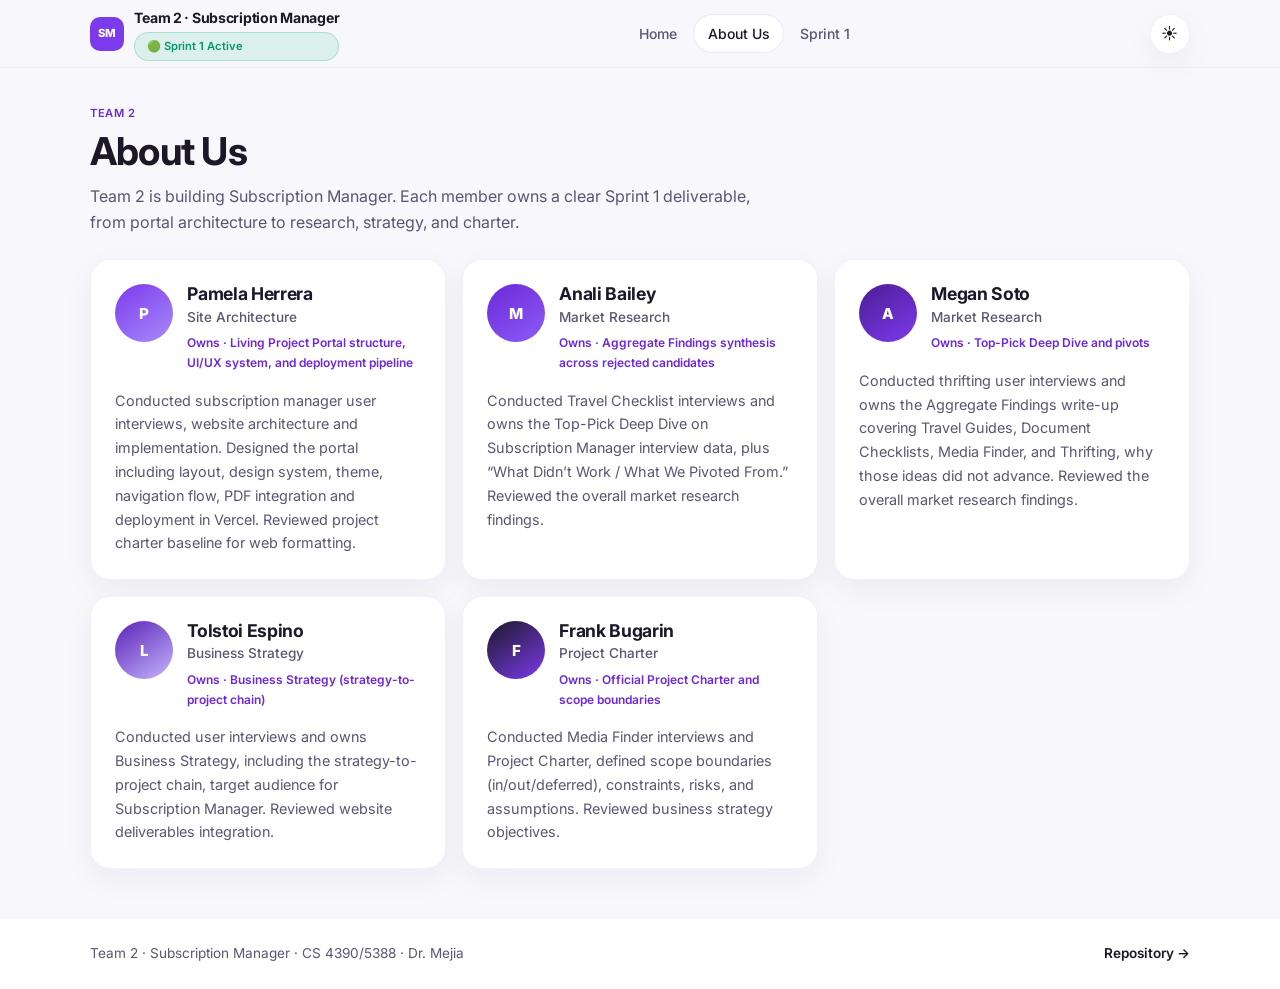
==== commit 9136abc3: "Update PDF v. Sept 19" ====
--- a/about.html
+++ b/about.html
@@ -64,13 +64,13 @@
           <div class="team-card__header">
             <div class="avatar avatar--1" aria-hidden="true">P</div>
             <div>
-              <h2 class="team-card__name">Pamela</h2>
+              <h2 class="team-card__name">Pamela Herrera</h2>
               <p class="team-card__role">Site Architecture</p>
               <p class="team-card__owns">Owns · Living Project Portal structure, UI/UX system, and deployment pipeline</p>
             </div>
           </div>
           <p class="team-card__bio">
-            Designs and ships this portal—layout, design system, theme toggle, and navigation—so Sprint artifacts stay visible and deployable for the course.
+            Conducted subscription manager user interviews, website architecture and implementation. Designed the portal including layout, design system, theme, navigation flow, PDF integration and deployment in Vercel. Reviewed project charter baseline for web formatting.
           </p>
         </article>
 
@@ -78,13 +78,13 @@
           <div class="team-card__header">
             <div class="avatar avatar--2" aria-hidden="true">M</div>
             <div>
-              <h2 class="team-card__name">Anali</h2>
+              <h2 class="team-card__name">Anali Bailey</h2>
               <p class="team-card__role">Market Research</p>
               <p class="team-card__owns">Owns · Aggregate Findings synthesis across rejected candidates</p>
             </div>
           </div>
           <p class="team-card__bio">
-            Conducted thrifting user interviews and owns the Aggregate Findings write-up covering Travel Guides, Document Checklists, Media Finder, and Thrifting—why those ideas did not advance.
+            Conducted Travel Checklist interviews and owns the Top-Pick Deep Dive on Subscription Manager interview data, plus “What Didn’t Work / What We Pivoted From.” Reviewed the overall market research findings.
           </p>
         </article>
 
@@ -92,13 +92,13 @@
           <div class="team-card__header">
             <div class="avatar avatar--3" aria-hidden="true">A</div>
             <div>
-              <h2 class="team-card__name">Megan</h2>
+              <h2 class="team-card__name">Megan Soto</h2>
               <p class="team-card__role">Market Research</p>
               <p class="team-card__owns">Owns · Top-Pick Deep Dive and pivots</p>
             </div>
           </div>
           <p class="team-card__bio">
-            Conducted Travel Checklist interviews and owns the Top-Pick Deep Dive on Subscription Manager interview data, plus “What Didn’t Work / What We Pivoted From.”
+            Conducted thrifting user interviews and owns the Aggregate Findings write-up covering Travel Guides, Document Checklists, Media Finder, and Thrifting, why those ideas did not advance. Reviewed the overall market research findings.
           </p>
         </article>
 
@@ -106,13 +106,13 @@
           <div class="team-card__header">
             <div class="avatar avatar--4" aria-hidden="true">L</div>
             <div>
-              <h2 class="team-card__name">Leo</h2>
+              <h2 class="team-card__name">Tolstoi Espino</h2>
               <p class="team-card__role">Business Strategy</p>
               <p class="team-card__owns">Owns · Business Strategy (strategy-to-project chain)</p>
             </div>
           </div>
           <p class="team-card__bio">
-            Conducted user interviews and owns Business Strategy—including the strategy-to-project chain, target audience, and investor rationale for Subscription Manager.
+            Conducted user interviews and owns Business Strategy, including the strategy-to-project chain, target audience for Subscription Manager. Reviewed website deliverables integration.
           </p>
         </article>
 
@@ -120,13 +120,13 @@
           <div class="team-card__header">
             <div class="avatar avatar--5" aria-hidden="true">F</div>
             <div>
-              <h2 class="team-card__name">Frank</h2>
+              <h2 class="team-card__name">Frank Bugarin</h2>
               <p class="team-card__role">Project Charter</p>
               <p class="team-card__owns">Owns · Official Project Charter and scope boundaries</p>
             </div>
           </div>
           <p class="team-card__bio">
-            Conducted Media Finder interviews and owns the official Project Charter—scope boundaries (in/out/deferred), constraints, risks, and assumptions.
+            Conducted Media Finder interviews and Project Charter, defined scope boundaries (in/out/deferred), constraints, risks, and assumptions. Reviewed business strategy objectives. 
           </p>
         </article>
       </div>
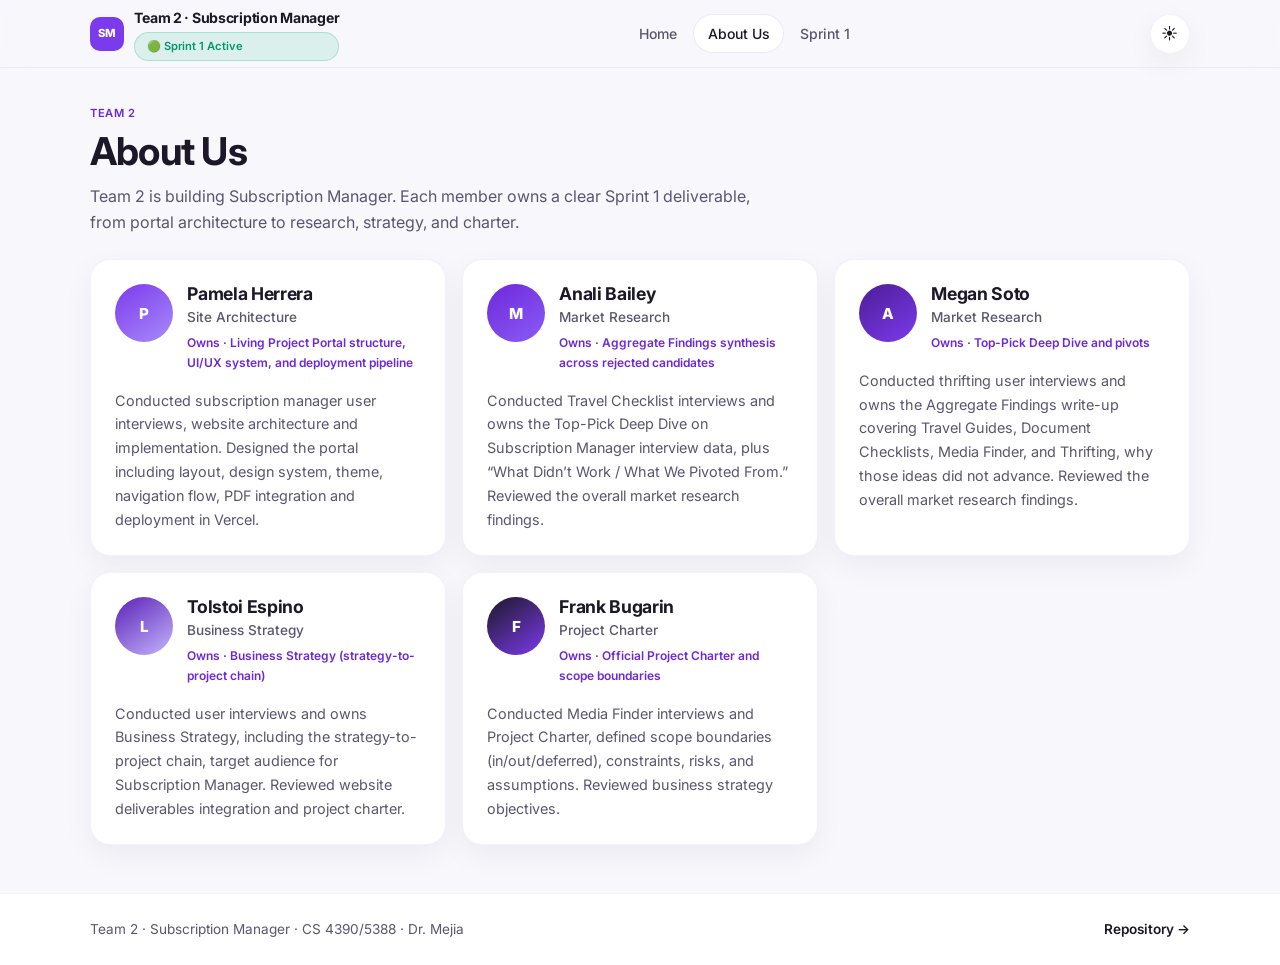
==== commit 8bfea62f: "Added flat view of sprint 1" ====
--- a/about.html
+++ b/about.html
@@ -70,7 +70,7 @@
             </div>
           </div>
           <p class="team-card__bio">
-            Conducted subscription manager user interviews, website architecture and implementation. Designed the portal including layout, design system, theme, navigation flow, PDF integration and deployment in Vercel. Reviewed project charter baseline for web formatting.
+            Conducted subscription manager user interviews, website architecture and implementation. Designed the portal including layout, design system, theme, navigation flow, PDF integration and deployment in Vercel. 
           </p>
         </article>
 
@@ -112,7 +112,7 @@
             </div>
           </div>
           <p class="team-card__bio">
-            Conducted user interviews and owns Business Strategy, including the strategy-to-project chain, target audience for Subscription Manager. Reviewed website deliverables integration.
+            Conducted user interviews and owns Business Strategy, including the strategy-to-project chain, target audience for Subscription Manager. Reviewed website deliverables integration and project charter.
           </p>
         </article>
 
@@ -136,7 +136,7 @@
   <footer class="site-footer">
     <div class="container site-footer__inner">
       <span>Team 2 · Subscription Manager · CS 4390/5388 · Dr. Mejia</span>
-      <a href="https://github.com/" target="_blank" rel="noopener noreferrer">Repository →</a>
+      <a href="https://github.com/pamelaherrerade/subscription-manager/" target="_blank" rel="noopener noreferrer">Repository →</a>
     </div>
   </footer>
   <script src="assets/js/main.js"></script>
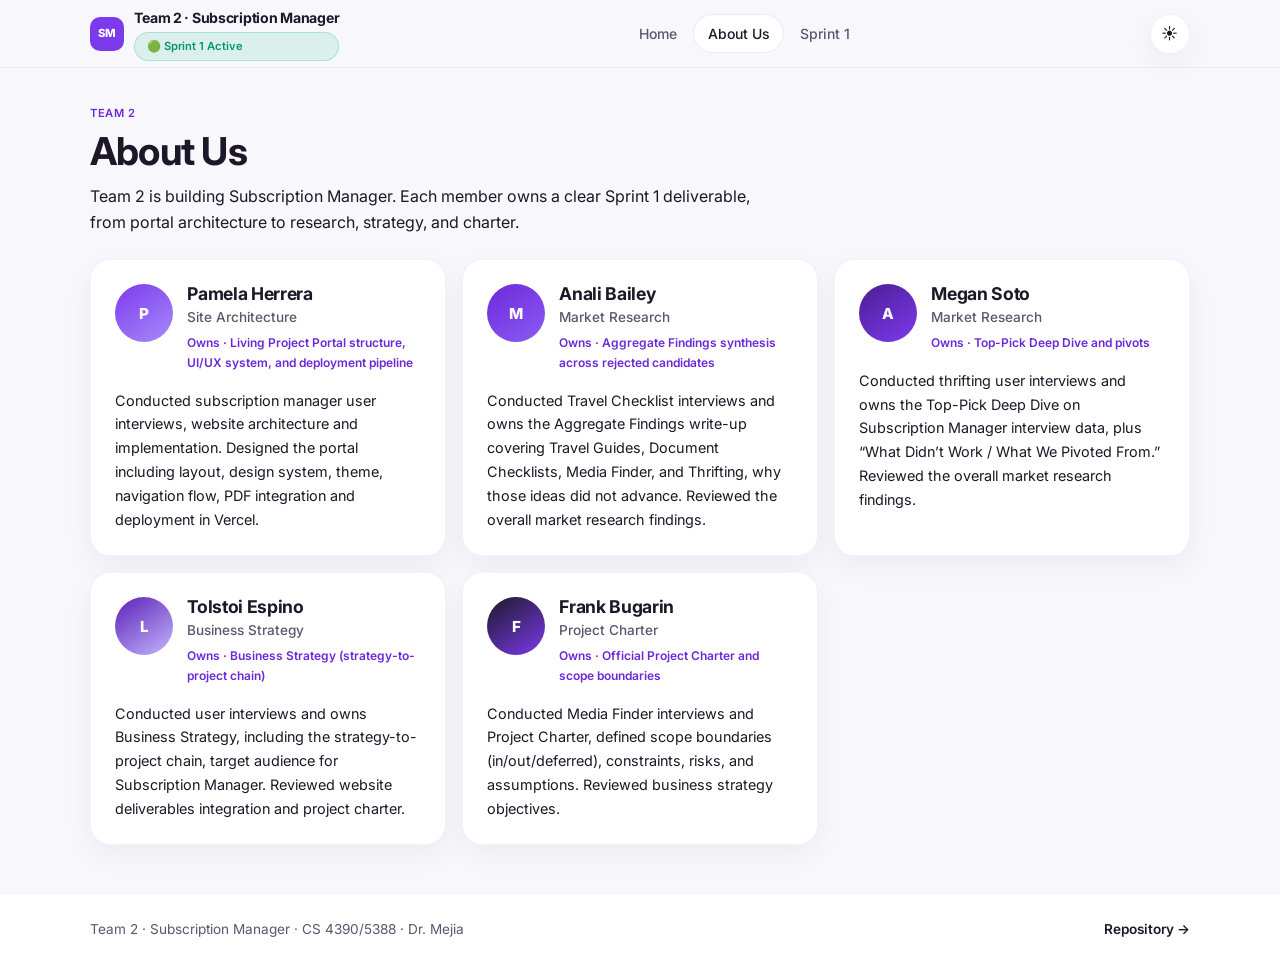
==== commit 2afc90d2: "updated descriptions" ====
--- a/about.html
+++ b/about.html
@@ -84,7 +84,7 @@
             </div>
           </div>
           <p class="team-card__bio">
-            Conducted Travel Checklist interviews and owns the Top-Pick Deep Dive on Subscription Manager interview data, plus “What Didn’t Work / What We Pivoted From.” Reviewed the overall market research findings.
+            Conducted Travel Checklist interviews and owns the Aggregate Findings write-up covering Travel Guides, Document Checklists, Media Finder, and Thrifting, why those ideas did not advance. Reviewed the overall market research findings. 
           </p>
         </article>
 
@@ -98,7 +98,7 @@
             </div>
           </div>
           <p class="team-card__bio">
-            Conducted thrifting user interviews and owns the Aggregate Findings write-up covering Travel Guides, Document Checklists, Media Finder, and Thrifting, why those ideas did not advance. Reviewed the overall market research findings.
+            Conducted thrifting user interviews and owns the Top-Pick Deep Dive on Subscription Manager interview data, plus “What Didn’t Work / What We Pivoted From.” Reviewed the overall market research findings.
           </p>
         </article>
 
--- a/assets/css/style.css
+++ b/assets/css/style.css
@@ -85,7 +85,7 @@
 ul { list-style: none; }
 button { font: inherit; color: inherit; background: none; border: none; cursor: pointer; }
 h1, h2, h3 { letter-spacing: -0.02em; line-height: 1.15; font-weight: 700; }
-p { color: var(--muted); }
+
 
 .container { width: min(100% - 2rem, var(--max)); margin-inline: auto; }
 
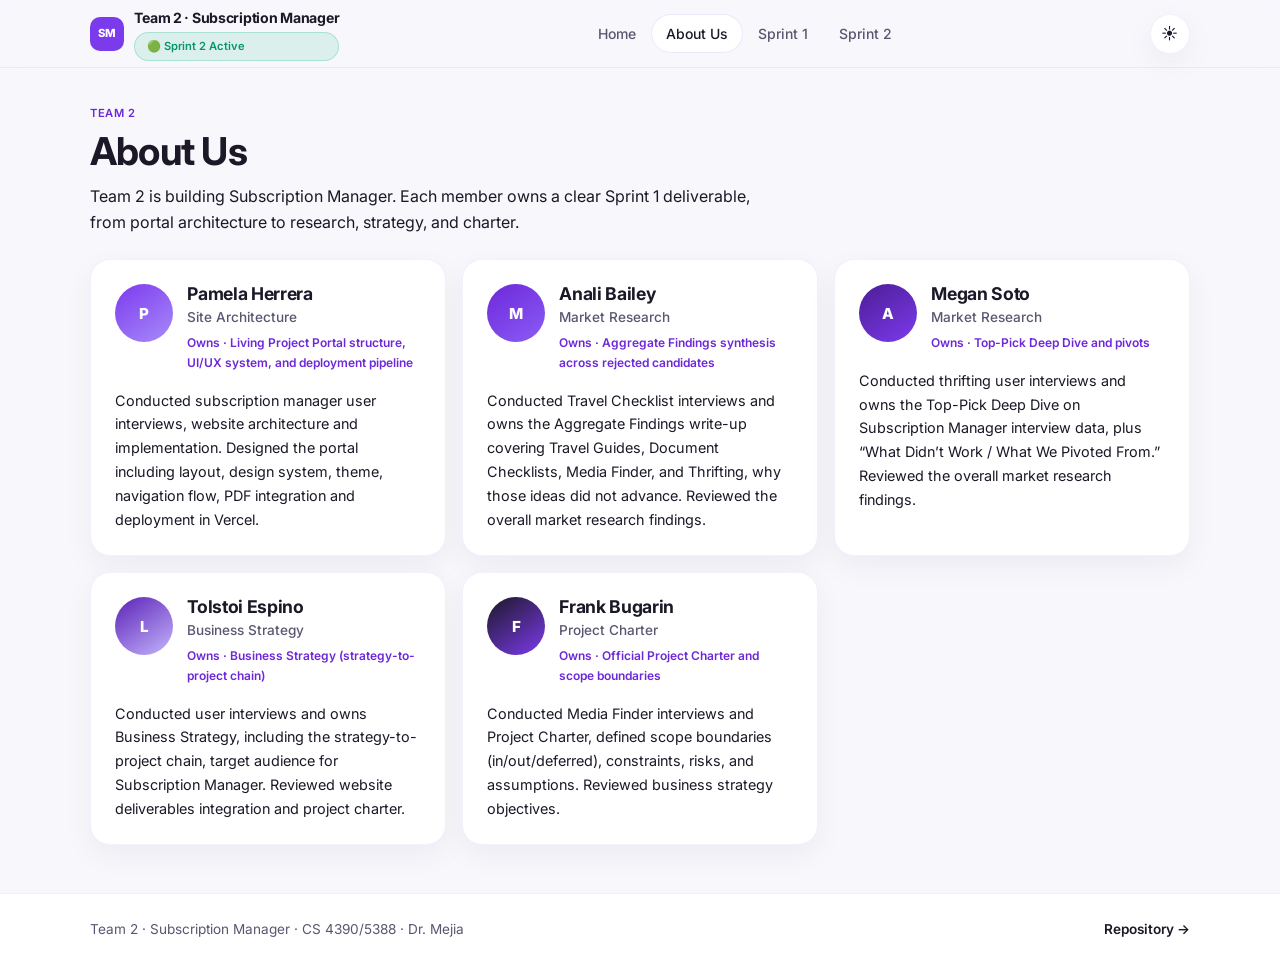
==== commit 9cd4de04: "Sprint 2 files" ====
--- a/about.html
+++ b/about.html
@@ -29,7 +29,7 @@
         <span class="brand__mark" aria-hidden="true">SM</span>
         <span class="brand__text">
           <span class="brand__name">Team 2 · Subscription Manager</span>
-          <span class="pill">🟢 Sprint 1 Active</span>
+          <span class="pill">🟢 Sprint 2 Active</span>
         </span>
       </a>
       <button type="button" class="nav-toggle" id="nav-toggle" aria-expanded="false" aria-controls="site-nav" aria-label="Open menu">
@@ -39,6 +39,7 @@
         <a href="index.html">Home</a>
         <a href="about.html">About Us</a>
         <a href="sprint1.html">Sprint 1</a>
+        <a href="sprint2.html" class="active">Sprint 2</a>
       </nav>
       <div class="header-actions">
         <button type="button" class="theme-toggle" id="theme-toggle" aria-label="Switch to dark mode">
